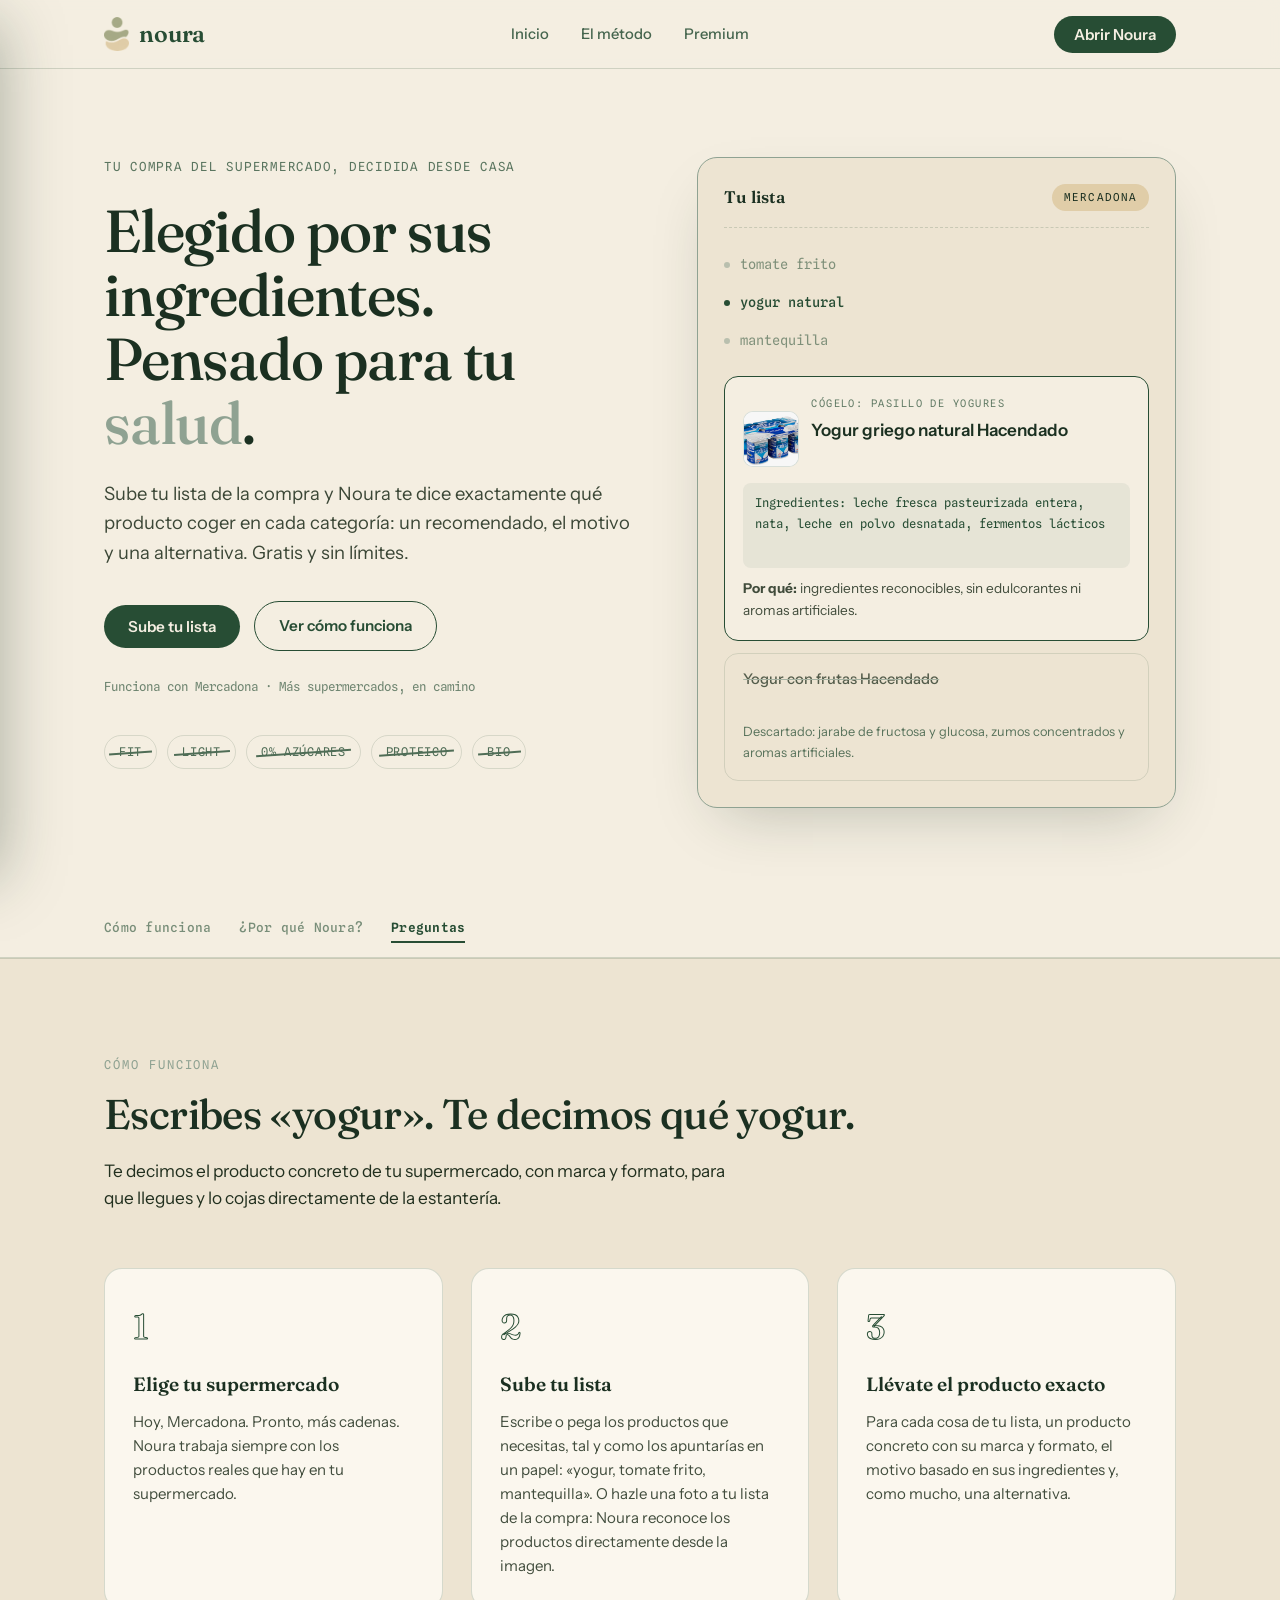
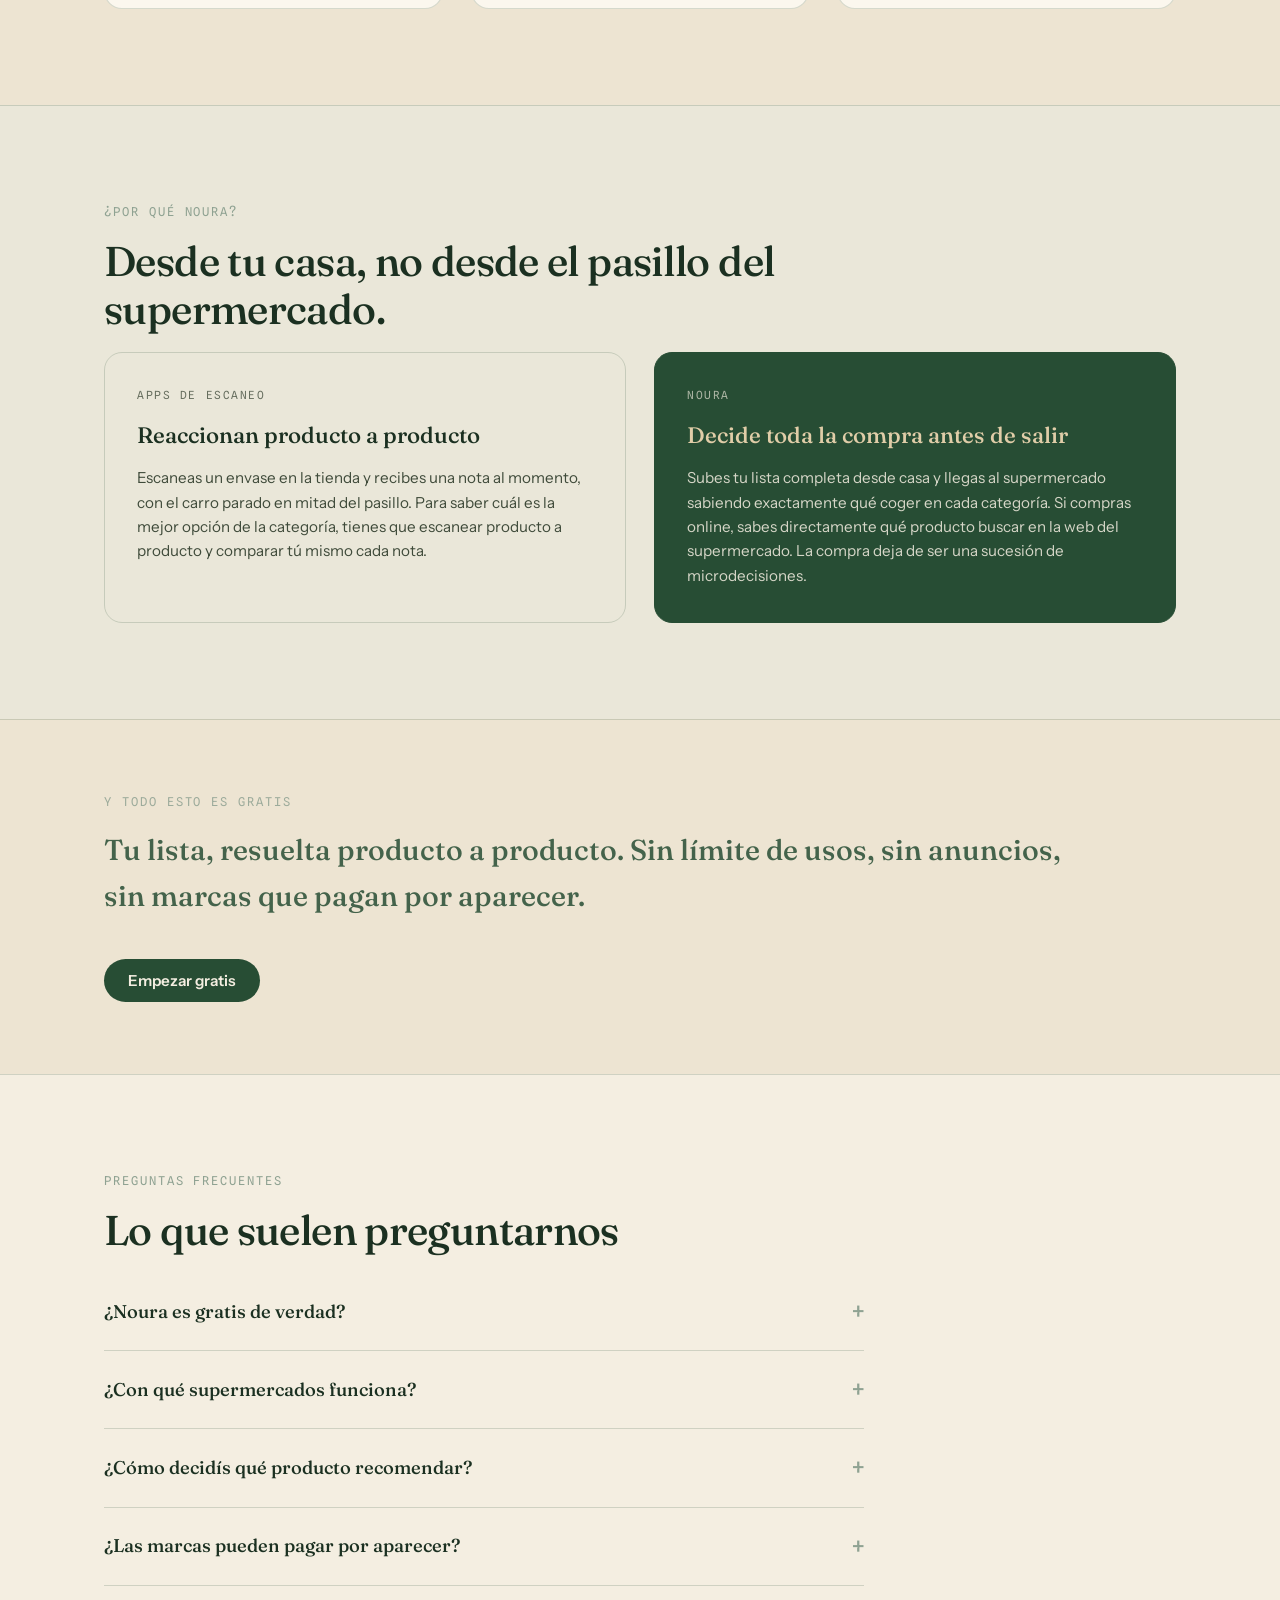
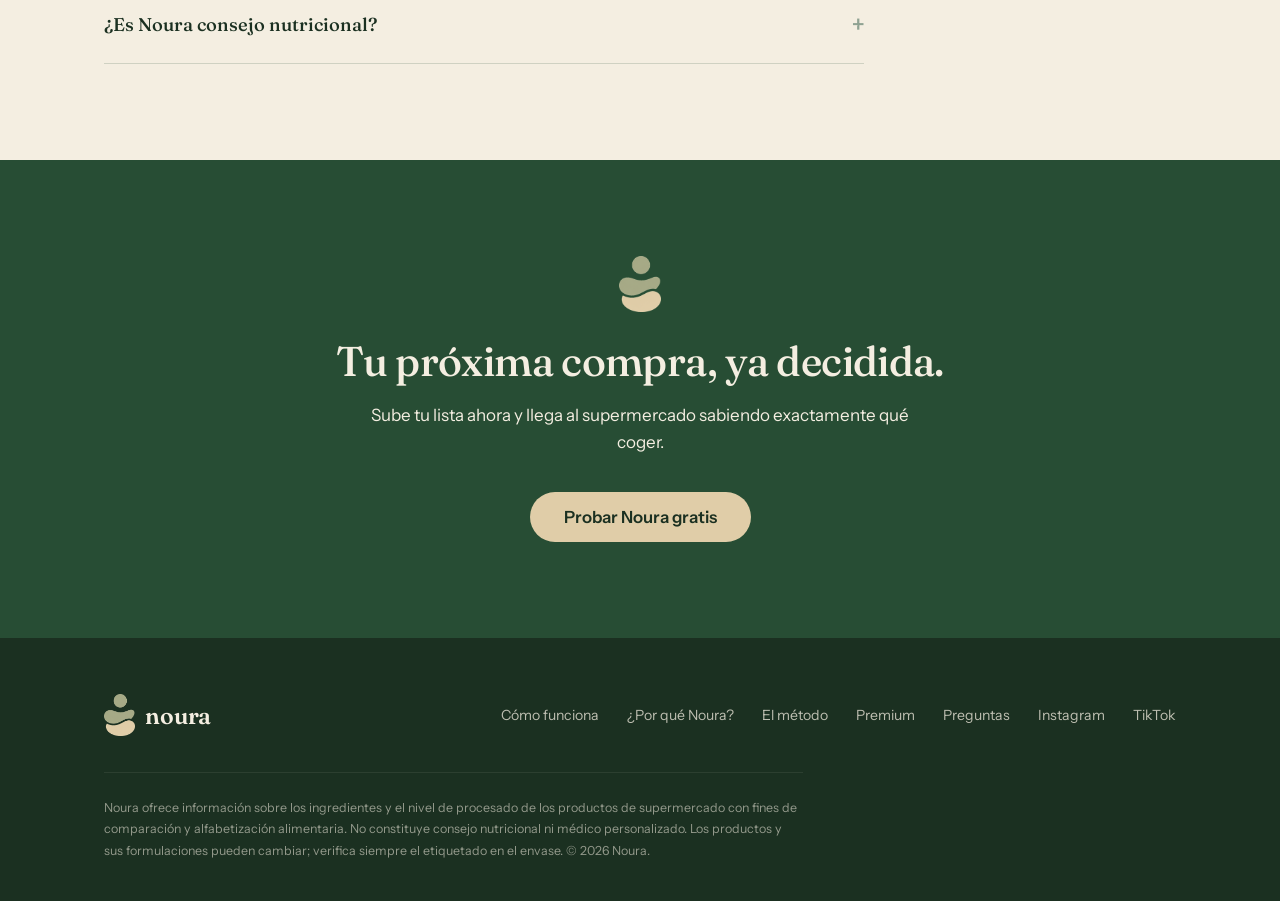
==== index.html @ fb9477b6 "Lock demo card fields to fixed heights and label the demo on mobile Screenshots showed the yogur ing" ====
<!DOCTYPE html>
<html lang="es">
<head>
<meta charset="UTF-8">
<meta name="viewport" content="width=device-width, initial-scale=1.0">
<title>Noura. Elegido por sus ingredientes, pensado para tu salud</title>
<meta name="description" content="Sube tu lista de la compra y Noura te dice exactamente qué producto elegir en cada categoría de tu supermercado: un recomendado, el motivo y una alternativa. Gratis y sin límites.">
<link rel="icon" type="image/png" href="favicon.png">
<link rel="preconnect" href="https://fonts.googleapis.com">
<link rel="preconnect" href="https://fonts.gstatic.com" crossorigin>
<link href="https://fonts.googleapis.com/css2?family=Fraunces:opsz,wght@9..144,400;9..144,500;9..144,600&family=Instrument+Sans:ital,wght@0,400;0,500;0,600;1,400&family=Spline+Sans+Mono:wght@400;500&display=swap" rel="stylesheet">
<link rel="stylesheet" href="styles.css">
</head>
<body>

<header>
  <div class="wrap nav">
    <a class="logo" href="#top"><img src="logo.png" alt="">noura</a>
    <ul class="nav-links">
      <li><a href="#top">Inicio</a></li>
      <li><a href="metodo.html">El método</a></li>
      <li><a href="premium.html">Premium</a></li>
    </ul>
    <div class="nav-actions">
      <button type="button" class="btn btn-primary">Abrir Noura</button>
      <button class="nav-toggle" aria-label="Abrir menú" aria-expanded="false" aria-controls="mobileDrawer">
        <span></span><span></span><span></span>
      </button>
    </div>
  </div>
</header>

<div class="drawer-overlay"></div>
<nav class="drawer" id="mobileDrawer" aria-label="Menú">
  <div class="drawer-head">
    <a class="logo" href="#top"><img src="logo.png" alt="">noura</a>
    <button class="drawer-close" aria-label="Cerrar menú">&times;</button>
  </div>
  <ul class="drawer-links">
    <li><a href="#top">Inicio</a></li>
    <li><a href="metodo.html">El método</a></li>
    <li><a href="premium.html">Premium</a></li>
  </ul>
  <button type="button" class="btn btn-primary">Abrir Noura</button>
</nav>

<main id="top">

<!-- HERO -->
<section class="hero">
  <div class="wrap hero-grid">
    <div>
      <p class="eyebrow">Tu compra del supermercado, decidida desde casa</p>
      <h1>Elegido por sus ingredientes.<br>Pensado para tu <span class="accent">salud</span>.</h1>
      <p class="lead">Sube tu lista de la compra y Noura te dice exactamente qué producto coger en cada categoría: un recomendado, el motivo y una alternativa. Gratis y sin límites.</p>
      <div class="hero-ctas">
        <button type="button" class="btn btn-primary">Sube tu lista</button>
        <a class="btn btn-ghost" href="#como-funciona">Ver cómo funciona</a>
      </div>
      <p class="hero-note">Funciona con Mercadona · Más supermercados, en camino</p>
      <div class="claims" aria-hidden="true">
        <span class="claim">FIT</span>
        <span class="claim">LIGHT</span>
        <span class="claim">0% AZÚCARES</span>
        <span class="claim">PROTEICO</span>
        <span class="claim">BIO</span>
      </div>
    </div>

    <p class="demo-eyebrow">Un ejemplo real, en directo</p>
    <div class="demo" aria-label="Ejemplo de recomendación de Noura">
      <div class="demo-head">
        <span class="t">Tu lista</span>
        <span class="pill">Mercadona</span>
      </div>
      <div class="list-item"><span class="dot"></span>tomate frito</div>
      <div class="list-item active"><span class="dot"></span>yogur natural</div>
      <div class="list-item"><span class="dot"></span>mantequilla</div>

      <div class="reco">
        <div class="reco-top">
          <img class="reco-img" src="yogur-griego.png" alt="Yogur griego natural Hacendado">
          <div class="reco-text">
            <span class="tag">Cógelo: pasillo de yogures</span>
            <p class="name">Yogur griego natural Hacendado</p>
          </div>
        </div>
        <p class="ing">Ingredientes: leche fresca pasteurizada entera, nata, leche en polvo desnatada, fermentos lácticos</p>
        <p class="why"><strong>Por qué:</strong> ingredientes reconocibles, sin edulcorantes ni aromas artificiales.</p>
        <p class="alt" hidden></p>
      </div>

      <div class="rejected">
        <p class="name">Yogur con frutas Hacendado</p>
        <p class="why">Descartado: jarabe de fructosa y glucosa, zumos concentrados y aromas artificiales.</p>
      </div>
    </div>
  </div>
</section>

<div class="home-sections">

<nav class="section-nav" aria-label="Secciones de la página">
  <div class="wrap">
    <a href="#como-funciona">Cómo funciona</a>
    <a href="#diferencia">¿Por qué Noura?</a>
    <a href="#faq">Preguntas</a>
  </div>
</nav>

<!-- CÓMO FUNCIONA -->
<section id="como-funciona">
  <div class="wrap">
    <p class="sec-eyebrow reveal">Cómo funciona</p>
    <h2 class="reveal">Escribes «yogur». Te decimos qué yogur.</h2>
    <p class="sec-lead reveal">Te decimos el producto concreto de tu supermercado, con marca y formato, para que llegues y lo cojas directamente de la estantería.</p>
    <div class="steps">
      <div class="step reveal">
        <span class="num">1</span>
        <h3>Elige tu supermercado</h3>
        <p>Hoy, Mercadona. Pronto, más cadenas. Noura trabaja siempre con los productos reales que hay en tu supermercado.</p>
      </div>
      <div class="step reveal">
        <span class="num">2</span>
        <h3>Sube tu lista</h3>
        <p>Escribe o pega los productos que necesitas, tal y como los apuntarías en un papel: «yogur, tomate frito, mantequilla». O hazle una foto a tu lista de la compra: Noura reconoce los productos directamente desde la imagen.</p>
      </div>
      <div class="step reveal">
        <span class="num">3</span>
        <h3>Llévate el producto exacto</h3>
        <p>Para cada cosa de tu lista, un producto concreto con su marca y formato, el motivo basado en sus ingredientes y, como mucho, una alternativa.</p>
      </div>
    </div>
  </div>
</section>

<!-- LA DIFERENCIA -->
<section id="diferencia">
  <div class="wrap">
    <p class="sec-eyebrow reveal">¿Por qué Noura?</p>
    <h2 class="reveal">Desde tu casa, no desde el pasillo del supermercado.</h2>
    <div class="vs-grid">
      <div class="vs-card them reveal">
        <span class="label">Apps de escaneo</span>
        <h3>Reaccionan producto a producto</h3>
        <p>Escaneas un envase en la tienda y recibes una nota al momento, con el carro parado en mitad del pasillo. Para saber cuál es la mejor opción de la categoría, tienes que escanear producto a producto y comparar tú mismo cada nota.</p>
      </div>
      <div class="vs-card us reveal">
        <span class="label">Noura</span>
        <h3>Decide toda la compra antes de salir</h3>
        <p>Subes tu lista completa desde casa y llegas al supermercado sabiendo exactamente qué coger en cada categoría. Si compras online, sabes directamente qué producto buscar en la web del supermercado. La compra deja de ser una sucesión de microdecisiones.</p>
      </div>
    </div>
  </div>
</section>

<!-- GRATIS -->
<section class="gratis">
  <div class="wrap gratis-inner">
    <div class="reveal">
      <p class="sec-eyebrow">Y todo esto es gratis</p>
      <p class="big">Tu lista, resuelta producto a producto. Sin límite de usos, sin anuncios, sin marcas que pagan por aparecer.</p>
    </div>
    <button type="button" class="btn btn-primary reveal">Empezar gratis</button>
  </div>
</section>

<!-- FAQ -->
<section id="faq">
  <div class="wrap">
    <p class="sec-eyebrow reveal">Preguntas frecuentes</p>
    <h2 class="reveal">Lo que suelen preguntarnos</h2>
    <div class="faq-list reveal">
      <details>
        <summary>¿Noura es gratis de verdad?</summary>
        <p>Sí. La función principal, que es elegir supermercado, subir tu lista y recibir un producto recomendado por cada cosa que necesitas, con su motivo y una alternativa, es gratuita para todo el mundo y sin límite de usos. Las funciones avanzadas, como pedirle a Noura que te genere el menú de la semana con su lista de la compra y su coste estimado, forman parte de una única suscripción mensual.</p>
      </details>
      <details>
        <summary>¿Con qué supermercados funciona?</summary>
        <p>Hoy, con Mercadona. Estamos trabajando para incorporar más cadenas próximamente.</p>
      </details>
      <details>
        <summary>¿Cómo decidís qué producto recomendar?</summary>
        <p>Aplicamos siempre el mismo conjunto de reglas basado en los ingredientes y el nivel de procesado de cada producto. Las promesas del envase, como «fit», «light», «0%» o «bio», no puntúan. Y cuando ningún producto de una categoría cumple los criterios, no recomendamos ninguno y lo decimos.</p>
      </details>
      <details>
        <summary>¿Las marcas pueden pagar por aparecer?</summary>
        <p>No. Ninguna marca puede pagar para aparecer recomendada en Noura. Las recomendaciones salen exclusivamente de los criterios de ingredientes.</p>
      </details>
      <details>
        <summary>¿Es Noura consejo nutricional?</summary>
        <p>No. Noura ofrece información sobre los ingredientes y el procesado de los productos para ayudarte a comparar opciones. No sustituye el consejo de un profesional sanitario o de la nutrición.</p>
      </details>
    </div>
  </div>
</section>

</div>

<!-- CTA FINAL -->
<section class="cta-final">
  <div class="wrap">
    <img class="reveal" src="logo.png" alt="">
    <h2 class="reveal">Tu próxima compra, ya decidida.</h2>
    <p class="reveal">Sube tu lista ahora y llega al supermercado sabiendo exactamente qué coger.</p>
    <button type="button" class="btn reveal">Probar Noura gratis</button>
  </div>
</section>

</main>

<footer>
  <div class="wrap">
    <div class="foot-grid">
      <a class="logo" href="#top"><img src="logo.png" alt="">noura</a>
      <ul class="foot-links">
        <li><a href="#como-funciona">Cómo funciona</a></li>
        <li><a href="#diferencia">¿Por qué Noura?</a></li>
        <li><a href="metodo.html">El método</a></li>
        <li><a href="premium.html">Premium</a></li>
        <li><a href="#faq">Preguntas</a></li>
        <li><a href="https://www.instagram.com/noura.aio/" target="_blank" rel="noopener">Instagram</a></li>
        <li><a href="https://www.tiktok.com/@noura.aio" target="_blank" rel="noopener">TikTok</a></li>
      </ul>
    </div>
    <p class="disclaimer">Noura ofrece información sobre los ingredientes y el nivel de procesado de los productos de supermercado con fines de comparación y alfabetización alimentaria. No constituye consejo nutricional ni médico personalizado. Los productos y sus formulaciones pueden cambiar; verifica siempre el etiquetado en el envase. © 2026 Noura.</p>
  </div>
</footer>

<script src="script.js"></script>
<script>
// Demo: rotate active list item + recommendation
const demoData = [
  {
    item: 'tomate frito',
    img: 'tomate-frito.png',
    tag: 'Cógelo: pasillo de salsas',
    name: 'Tomate frito Hida',
    ing: 'Ingredientes: tomate, aceite de oliva virgen extra, azúcar, sal',
    why: '<strong>Por qué:</strong> tomate real con aceite de oliva virgen extra, sin aceites refinados.',
    rejName: 'Tomate frito Hacendado',
    rejWhy: 'Descartado: lleva aceite de girasol.'
  },
  {
    item: 'yogur natural',
    img: 'yogur-griego.png',
    tag: 'Cógelo: pasillo de yogures',
    name: 'Yogur griego natural Hacendado',
    ing: 'Ingredientes: leche fresca pasteurizada entera, nata, leche en polvo desnatada, fermentos lácticos',
    why: '<strong>Por qué:</strong> ingredientes reconocibles, sin edulcorantes ni aromas artificiales.',
    rejName: 'Yogur con frutas Hacendado',
    rejWhy: 'Descartado: jarabe de fructosa y glucosa, zumos concentrados y aromas artificiales.'
  },
  {
    item: 'mantequilla',
    img: 'mantequilla.png',
    tag: 'Cógelo: pasillo de mantequillas y margarinas',
    name: 'Mantequilla sin sal añadida Hacendado',
    ing: 'Ingredientes: nata pasteurizada (leche), fermentos lácticos (leche). Origen de la leche: España',
    why: '<strong>Por qué:</strong> solo nata y fermentos de leche, sin aceites ni grasas vegetales.',
    rejName: 'Margarina',
    rejWhy: 'Descartado: aceites vegetales y grasas vegetales en vez de nata de leche.'
  }
];
let demoIdx = 1;
const items = document.querySelectorAll('.list-item');
const reco = document.querySelector('.reco');
const rejected = document.querySelector('.rejected');

function renderDemo(i){
  const d = demoData[i];
  items.forEach(el => {
    el.classList.toggle('active', el.textContent.trim() === d.item);
  });
  const altEl = reco.querySelector('.alt');
  reco.querySelector('.reco-img').src = d.img;
  reco.querySelector('.reco-img').alt = d.name;
  reco.querySelector('.tag').textContent = d.tag;
  reco.querySelector('.name').textContent = d.name;
  reco.querySelector('.ing').textContent = d.ing;
  reco.querySelector('.why').innerHTML = d.why;
  if (d.alt) {
    altEl.innerHTML = d.alt;
    altEl.hidden = false;
  } else {
    altEl.innerHTML = '';
    altEl.hidden = true;
  }
  rejected.querySelector('.name').textContent = d.rejName;
  rejected.querySelector('.why').textContent = d.rejWhy;
}

let demoTimer = null;
function startDemoRotation(){
  if (prefersReduced) return;
  clearInterval(demoTimer);
  demoTimer = setInterval(() => {
    demoIdx = (demoIdx + 1) % demoData.length;
    renderDemo(demoIdx);
  }, 5000);
}
startDemoRotation();

// Click a list item to see its recommendation
items.forEach(el => {
  el.style.cursor = 'pointer';
  el.addEventListener('click', () => {
    const idx = demoData.findIndex(d => d.item === el.textContent.trim());
    if (idx >= 0) { demoIdx = idx; renderDemo(idx); startDemoRotation(); }
  });
});
</script>

</body>
</html>
---- styles.css ----
:root{
  --cream:#F4EEE1;
  --cream-deep:#EDE4D2;
  --forest:#274D34;
  --dark:#1B3021;
  --sage:#8FA292;
  --sand:#E0CDA8;
  --ink:#22301F;
  --line:rgba(39,77,52,.18);
  --display:"Fraunces",Georgia,serif;
  --body:"Instrument Sans",system-ui,sans-serif;
  --mono:"Spline Sans Mono",ui-monospace,monospace;
}
*{margin:0;padding:0;box-sizing:border-box}
html{scroll-behavior:smooth}
@media(prefers-reduced-motion:reduce){html{scroll-behavior:auto}}
body{
  font-family:var(--body);
  background:var(--cream);
  color:var(--ink);
  line-height:1.6;
  font-size:17px;
  -webkit-font-smoothing:antialiased;
}
body.drawer-open{overflow:hidden}
a{color:inherit}
a:focus-visible,button:focus-visible{outline:2px solid var(--forest);outline-offset:3px;border-radius:2px}
.wrap{max-width:1120px;margin:0 auto;padding:0 24px}

/* ---------- Nav ---------- */
header{
  position:sticky;top:0;z-index:50;
  background:rgba(244,238,225,.92);
  backdrop-filter:blur(10px);
  border-bottom:1px solid var(--line);
}
.nav{display:flex;align-items:center;justify-content:space-between;height:68px;gap:12px}
.logo{
  display:flex;align-items:center;gap:10px;
  font-family:var(--display);font-weight:600;font-size:1.45rem;
  color:var(--forest);text-decoration:none;letter-spacing:-.01em;
}
.logo img{height:34px;width:auto;display:block}
footer .logo img{height:42px}
.nav-links{display:flex;gap:32px;align-items:center;list-style:none}
.nav-links a{
  text-decoration:none;font-size:.92rem;font-weight:500;
  color:var(--forest);opacity:.85;transition:opacity .2s;
}
.nav-links a:hover{opacity:1}
.btn{
  display:inline-block;text-decoration:none;font-weight:600;font-size:.95rem;
  padding:12px 24px;border-radius:100px;transition:transform .15s,box-shadow .15s;
  border:none;cursor:pointer;font-family:var(--body);
}
.btn-primary{background:var(--forest);color:var(--cream)}
.btn-primary:hover{transform:translateY(-1px);box-shadow:0 6px 20px rgba(27,48,33,.25)}
.btn-ghost{background:transparent;color:var(--forest);border:1.5px solid var(--forest)}
.btn-ghost:hover{background:rgba(39,77,52,.06)}
.nav .btn{padding:9px 20px}
.nav-actions{display:flex;align-items:center;gap:10px}
.nav-toggle{
  display:none;flex-direction:column;justify-content:center;gap:5px;
  width:36px;height:36px;background:none;border:none;cursor:pointer;padding:0;flex:none;
}
.nav-toggle span{display:block;width:22px;height:2px;background:var(--forest);border-radius:2px}
@media(max-width:800px){
  .nav-links{display:none}
  .nav-toggle{display:flex}
}

/* ---------- Mobile drawer ---------- */
.drawer-overlay{
  position:fixed;inset:0;background:rgba(27,48,33,.45);
  opacity:0;pointer-events:none;transition:opacity .25s ease;z-index:90;
}
.drawer-overlay.open{opacity:1;pointer-events:auto}
.drawer{
  position:fixed;top:0;left:0;bottom:0;width:min(78vw,320px);
  background:var(--cream);z-index:95;padding:22px 24px 28px;
  transform:translateX(-100%);transition:transform .3s ease;
  box-shadow:24px 0 60px -24px rgba(27,48,33,.35);
  display:flex;flex-direction:column;overflow-y:auto;
}
.drawer.open{transform:translateX(0)}
.drawer-head{display:flex;justify-content:space-between;align-items:center;margin-bottom:20px}
.drawer-close{
  background:none;border:none;font-size:1.7rem;line-height:1;
  color:var(--forest);cursor:pointer;padding:4px 8px;font-family:var(--body);
}
.drawer-links{display:flex;flex-direction:column;list-style:none}
.drawer-links a{
  text-decoration:none;color:var(--dark);font-weight:500;font-size:1.03rem;
  padding:14px 4px;border-bottom:1px solid var(--line);display:block;
}
.drawer .btn{margin-top:22px;text-align:center}

/* ---------- Hero ---------- */
.hero{padding:88px 0 96px;overflow:hidden}
.hero-grid{display:grid;grid-template-columns:1.05fr .95fr;gap:64px;align-items:start}
.eyebrow{
  font-family:var(--mono);font-size:.78rem;letter-spacing:.14em;
  text-transform:uppercase;color:var(--forest);opacity:.75;margin-bottom:22px;
}
h1{
  font-family:var(--display);font-weight:500;
  font-size:clamp(2.4rem,5vw,3.7rem);
  line-height:1.08;letter-spacing:-.02em;color:var(--dark);
  margin-bottom:24px;
}
h1 .accent{color:var(--sage)}
.hero p.lead{font-size:1.15rem;max-width:32em;color:var(--ink);opacity:.88;margin-bottom:34px}
.hero-ctas{display:flex;gap:14px;flex-wrap:wrap;align-items:center;margin-bottom:26px}
.hero-note{font-family:var(--mono);font-size:.78rem;color:var(--forest);opacity:.65}

/* claims crossed out */
.claims{display:flex;gap:10px;flex-wrap:wrap;margin-top:38px}
.claim{
  font-family:var(--mono);font-size:.75rem;letter-spacing:.06em;
  padding:6px 14px;border:1px solid var(--line);border-radius:100px;
  color:var(--forest);position:relative;opacity:.8;
}
.claim::after{
  content:"";position:absolute;left:8%;top:50%;height:1.5px;width:84%;
  background:var(--forest);transform:rotate(-4deg);
}

/* ---------- Demo card ---------- */
.demo-eyebrow{
  font-family:var(--mono);font-size:.78rem;letter-spacing:.14em;
  text-transform:uppercase;color:var(--sage);margin-bottom:14px;
  display:none;
}
@media(max-width:900px){.demo-eyebrow{display:block}}
.demo{
  background:var(--cream-deep);border:1px solid var(--sage);border-radius:20px;
  box-shadow:0 24px 60px -24px rgba(27,48,33,.28);
  padding:26px;position:relative;
}
.demo-head{
  display:flex;justify-content:space-between;align-items:center;
  padding-bottom:16px;border-bottom:1px dashed var(--line);margin-bottom:18px;
}
.demo-head .t{font-family:var(--display);font-weight:600;font-size:1.05rem;color:var(--dark)}
.demo-head .pill{
  font-family:var(--mono);font-size:.68rem;letter-spacing:.1em;text-transform:uppercase;
  background:var(--sand);color:var(--dark);padding:5px 12px;border-radius:100px;
}
.list-item{
  font-family:var(--mono);font-size:.85rem;color:var(--forest);
  padding:8px 0;display:flex;gap:10px;align-items:center;opacity:.55;
}
.list-item.active{opacity:1;font-weight:500}
.list-item .dot{width:6px;height:6px;border-radius:50%;background:var(--sage);flex:none}
.list-item.active .dot{background:var(--forest)}
.reco{
  margin-top:16px;background:var(--cream);border:1.5px solid var(--forest);
  border-radius:14px;padding:18px 18px 16px;
}
.reco .tag{
  font-family:var(--mono);font-size:.65rem;letter-spacing:.14em;text-transform:uppercase;
  color:var(--forest);opacity:.7;display:block;margin-bottom:6px;
}
.reco-top{display:flex;gap:12px;align-items:center}
.reco-img{
  width:56px;height:56px;border-radius:10px;object-fit:cover;flex:none;
  border:1px solid var(--line);background:#fff;
}
.reco-top .reco-text{flex:1;min-width:0}
.reco .name{
  font-weight:600;color:var(--dark);margin-bottom:8px;
  height:3.4em;overflow:hidden;
}
.reco .ing{
  font-family:var(--mono);font-size:.76rem;line-height:1.7;color:var(--forest);
  background:rgba(143,162,146,.14);border-radius:8px;padding:10px 12px;margin-bottom:10px;
  height:7em;overflow:hidden;
}
.reco .why{font-size:.85rem;color:var(--ink);opacity:.85;height:3.4em;overflow:hidden}
.reco .alt{
  margin-top:10px;padding-top:10px;border-top:1px dashed var(--line);
  font-size:.8rem;color:var(--forest);opacity:.75;
}
.rejected{
  margin-top:12px;border:1px solid var(--line);border-radius:14px;
  padding:14px 18px;opacity:.75;
}
.rejected .name{
  font-weight:500;color:var(--ink);text-decoration:line-through;text-decoration-color:var(--sage);
  margin-bottom:4px;font-size:.92rem;height:3.4em;overflow:hidden;
}
.rejected .why{font-size:.8rem;color:var(--forest);height:3.4em;overflow:hidden;display:block}
@media(max-width:900px){
  .hero{padding:56px 0 72px}
  .hero-grid{grid-template-columns:1fr;gap:48px}
}

/* ---------- Sticky in-page section nav (home) ---------- */
.section-nav{
  position:sticky;top:68px;z-index:40;
  background:rgba(244,238,225,.94);backdrop-filter:blur(8px);
  border-bottom:1px solid var(--line);
}
.section-nav .wrap{
  display:flex;gap:28px;padding:14px 24px;overflow-x:auto;
}
.section-nav a{
  font-family:var(--mono);font-size:.8rem;font-weight:500;letter-spacing:.02em;
  color:var(--forest);opacity:.6;text-decoration:none;white-space:nowrap;
  padding-bottom:3px;border-bottom:2px solid transparent;
  transition:opacity .2s,border-color .2s;
}
.section-nav a:hover{opacity:.85}
.section-nav a.active{opacity:1;border-color:var(--forest);font-weight:600}

/* ---------- Sections ---------- */
section{padding:96px 0}
section[id]{scroll-margin-top:68px}
#como-funciona{background:var(--cream-deep);border-top:1px solid var(--line)}
.sec-eyebrow{
  font-family:var(--mono);font-size:.76rem;letter-spacing:.16em;
  text-transform:uppercase;color:var(--sage);margin-bottom:16px;
}
h2{
  font-family:var(--display);font-weight:500;
  font-size:clamp(1.9rem,3.6vw,2.6rem);line-height:1.15;
  letter-spacing:-.015em;color:var(--dark);margin-bottom:18px;max-width:20em;
}
.sec-lead{font-size:1.08rem;max-width:36em;opacity:.85;margin-bottom:56px}

/* Steps */
.steps{display:grid;grid-template-columns:repeat(3,1fr);gap:28px}
.step{
  background:#FBF7EE;border:1px solid var(--line);border-radius:18px;padding:30px 28px;
}
.step .num{
  font-family:var(--display);font-size:2.2rem;font-weight:500;
  -webkit-text-stroke:1px var(--forest);color:transparent;display:block;margin-bottom:14px;
}
.step h3{font-family:var(--display);font-weight:600;font-size:1.2rem;color:var(--dark);margin-bottom:10px}
.step p{font-size:.94rem;opacity:.85}
@media(max-width:800px){.steps{grid-template-columns:1fr}}

/* Método (dark) */
.metodo{background:var(--dark);color:var(--cream)}
.metodo .sec-eyebrow{color:var(--sand)}
.metodo h2{color:var(--cream)}
.metodo .sec-lead{color:var(--cream);opacity:.75}
.rules{display:grid;grid-template-columns:1fr 1fr;gap:0;border-top:1px solid rgba(244,238,225,.16)}
.rule{
  padding:30px 28px 30px 0;border-bottom:1px solid rgba(244,238,225,.16);
}
.rule:nth-child(odd){padding-right:48px;border-right:1px solid rgba(244,238,225,.16)}
.rule:nth-child(even){padding-left:48px}
.rule h3{
  font-family:var(--display);font-weight:500;font-size:1.25rem;
  color:var(--sand);margin-bottom:10px;
}
.rule p{font-size:.94rem;opacity:.8;line-height:1.65}
@media(max-width:800px){
  .rules{grid-template-columns:1fr}
  .rule:nth-child(odd){border-right:none;padding-right:0}
  .rule:nth-child(even){padding-left:0}
}

/* ¿Por qué Noura? */
#diferencia{background:rgba(143,162,146,.1);border-top:1px solid var(--line)}
.vs-grid{display:grid;grid-template-columns:1fr 1fr;gap:28px;margin-top:8px}
.vs-card{border-radius:18px;padding:34px 32px;border:1px solid var(--line)}
.vs-card.them{background:transparent}
.vs-card.us{background:var(--forest);color:var(--cream);border-color:var(--forest)}
.vs-card .label{
  font-family:var(--mono);font-size:.7rem;letter-spacing:.14em;text-transform:uppercase;
  display:block;margin-bottom:14px;opacity:.65;
}
.vs-card h3{font-family:var(--display);font-weight:500;font-size:1.4rem;margin-bottom:12px}
.vs-card.them h3{color:var(--dark)}
.vs-card.us h3{color:var(--sand)}
.vs-card p{font-size:.95rem;opacity:.85}
@media(max-width:800px){.vs-grid{grid-template-columns:1fr}}

/* Banner gratis */
.gratis{background:var(--cream-deep);border-top:1px solid var(--line);padding:72px 0}
.gratis-inner{
  display:flex;align-items:center;justify-content:space-between;gap:40px;flex-wrap:wrap;
}
.gratis h2{margin-bottom:10px}
.gratis p{opacity:.85;max-width:34em}
.gratis .big{
  font-family:var(--display);font-size:clamp(1.4rem,2.4vw,1.8rem);
  color:var(--forest);font-weight:500;
}

/* Premium */
.premium{background:var(--dark);color:var(--cream)}
.premium .sec-eyebrow{color:var(--sand)}
.premium h2{color:var(--cream)}
.premium .sec-lead{color:var(--cream);opacity:.75;margin-bottom:48px}
.premium-grid{display:grid;grid-template-columns:1fr 1fr;gap:56px;align-items:center}
.premium-copy h3{
  font-family:var(--display);font-weight:500;font-size:1.6rem;
  color:var(--sand);margin-bottom:14px;
}
.premium-copy p{opacity:.82;margin-bottom:18px;font-size:1rem}
.premium-copy .btn{background:var(--sand);color:var(--dark);margin-top:10px}
.premium-more{
  margin-top:34px;padding-top:24px;border-top:1px solid rgba(244,238,225,.16);
  font-size:.88rem;opacity:.65;font-family:var(--mono);letter-spacing:.02em;
}
.premium-features{list-style:none;display:flex;flex-direction:column;gap:16px;margin:22px 0 8px}
.premium-features li{display:flex;gap:12px;align-items:flex-start;font-size:.98rem;opacity:.9}
.premium-features .pf-num{
  font-family:var(--mono);font-size:.72rem;color:var(--sand);
  border:1px solid rgba(244,238,225,.35);border-radius:50%;
  width:24px;height:24px;display:flex;align-items:center;justify-content:center;
  flex:none;margin-top:1px;
}
@media(max-width:520px){
  .premium-copy h3{font-size:1.3rem}
  .premium-copy p,.premium-features li{font-size:.92rem}
}

/* Premium demo: menú -> lista */
.menu-demo{
  background:rgba(244,238,225,.06);border:1px solid rgba(244,238,225,.18);
  border-radius:20px;padding:24px;
}
.menu-demo .md-label{
  font-family:var(--mono);font-size:.66rem;letter-spacing:.14em;text-transform:uppercase;
  color:var(--sand);display:block;margin-bottom:10px;
}
.profile-chips{display:flex;gap:8px;flex-wrap:wrap}
.chip{
  font-family:var(--mono);font-size:.72rem;color:var(--cream);
  border:1px solid rgba(244,238,225,.35);border-radius:100px;
  padding:5px 13px;background:rgba(244,238,225,.06);
}
.menu-box{
  background:rgba(244,238,225,.08);border:1px dashed rgba(244,238,225,.3);
  border-radius:12px;padding:16px 18px;font-family:var(--mono);
  font-size:.8rem;line-height:1.9;color:var(--cream);
}
.menu-box span{opacity:.6}
.md-arrow{
  text-align:center;font-family:var(--mono);color:var(--sand);
  padding:14px 0;font-size:.8rem;letter-spacing:.1em;
}
.deduced{
  background:var(--cream);border-radius:12px;padding:16px 18px;color:var(--ink);
}
.deduced .d-item{
  display:flex;justify-content:space-between;gap:14px;align-items:baseline;
  padding:8px 0;border-bottom:1px dashed var(--line);font-size:.85rem;
}
.deduced .d-item:last-child{border-bottom:none}
.deduced .d-item.total{
  border-top:1.5px solid var(--forest);border-bottom:none;margin-top:4px;padding-top:12px;
}
.deduced .d-item.total b{font-family:var(--display);font-size:.98rem}
.deduced .d-item.total span{font-family:var(--body);font-weight:600;font-size:.95rem;color:var(--dark);opacity:1}
.deduced .d-item b{font-weight:600;color:var(--dark)}
.deduced .d-item span{font-family:var(--mono);font-size:.7rem;color:var(--forest);opacity:.7;white-space:nowrap}
@media(max-width:900px){.premium-grid{grid-template-columns:1fr;gap:40px}}

/* FAQ */
#faq{border-top:1px solid var(--line)}
.faq-list{max-width:760px}
details{border-bottom:1px solid var(--line)}
summary{
  cursor:pointer;list-style:none;padding:22px 0;
  font-family:var(--display);font-weight:500;font-size:1.15rem;color:var(--dark);
  display:flex;justify-content:space-between;align-items:center;gap:20px;
}
summary::-webkit-details-marker{display:none}
summary::after{content:"+";font-family:var(--mono);font-size:1.3rem;color:var(--sage);flex:none;transition:transform .2s}
details[open] summary::after{transform:rotate(45deg)}
details p{padding:0 0 24px;font-size:.96rem;opacity:.85;max-width:40em}

/* CTA final */
.cta-final{background:var(--forest);color:var(--cream);text-align:center}
.cta-final h2{color:var(--cream);margin:0 auto 16px}
.cta-final p{opacity:.8;max-width:32em;margin:0 auto 36px}
.cta-final .btn{background:var(--sand);color:var(--dark);font-size:1.05rem;padding:15px 34px}
.cta-final img{height:56px;margin:0 auto 26px;display:block}

/* Footer */
footer{background:var(--dark);color:var(--cream);padding:56px 0 40px;font-size:.88rem}
.foot-grid{display:flex;justify-content:space-between;gap:40px;flex-wrap:wrap;margin-bottom:36px;align-items:center}
footer .logo{color:var(--cream)}
.foot-links{display:flex;gap:28px;list-style:none;flex-wrap:wrap}
.foot-links a{text-decoration:none;opacity:.75}
.foot-links a:hover{opacity:1}
.disclaimer{
  border-top:1px solid rgba(244,238,225,.14);padding-top:24px;
  font-size:.78rem;opacity:.55;max-width:56em;line-height:1.7;
}

/* Reveal on scroll */
.reveal{opacity:0;transform:translateY(18px);transition:opacity .6s ease,transform .6s ease}
.reveal.in{opacity:1;transform:none}
@media(prefers-reduced-motion:reduce){.reveal{opacity:1;transform:none;transition:none}}

/* Standalone page hero (método / premium) */
.page-hero{padding:64px 0 16px}
.page-hero .sec-eyebrow{margin-bottom:16px}
.page-back{
  font-family:var(--mono);font-size:.8rem;color:var(--forest);opacity:.75;
  text-decoration:none;display:inline-block;margin-bottom:18px;
}
.page-back:hover{opacity:1}
.metodo .page-back,.premium .page-back{color:var(--sand)}
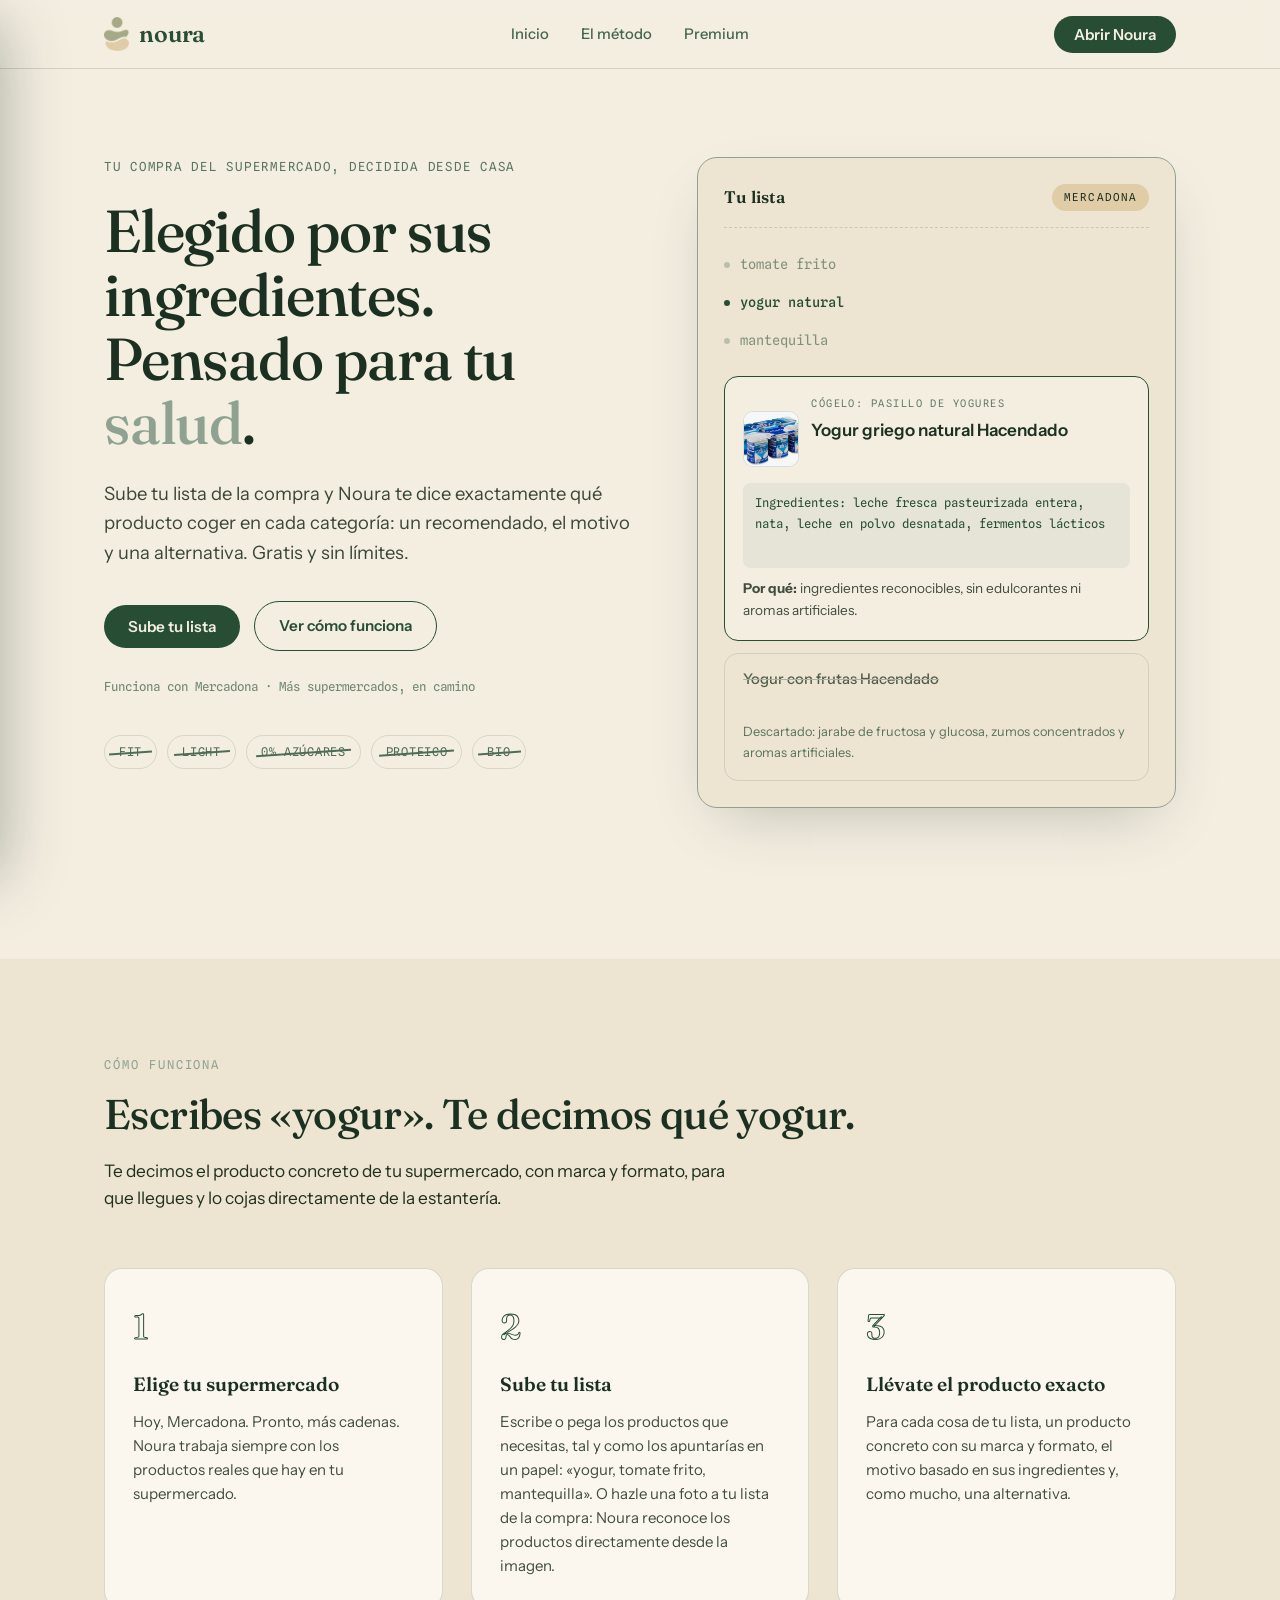
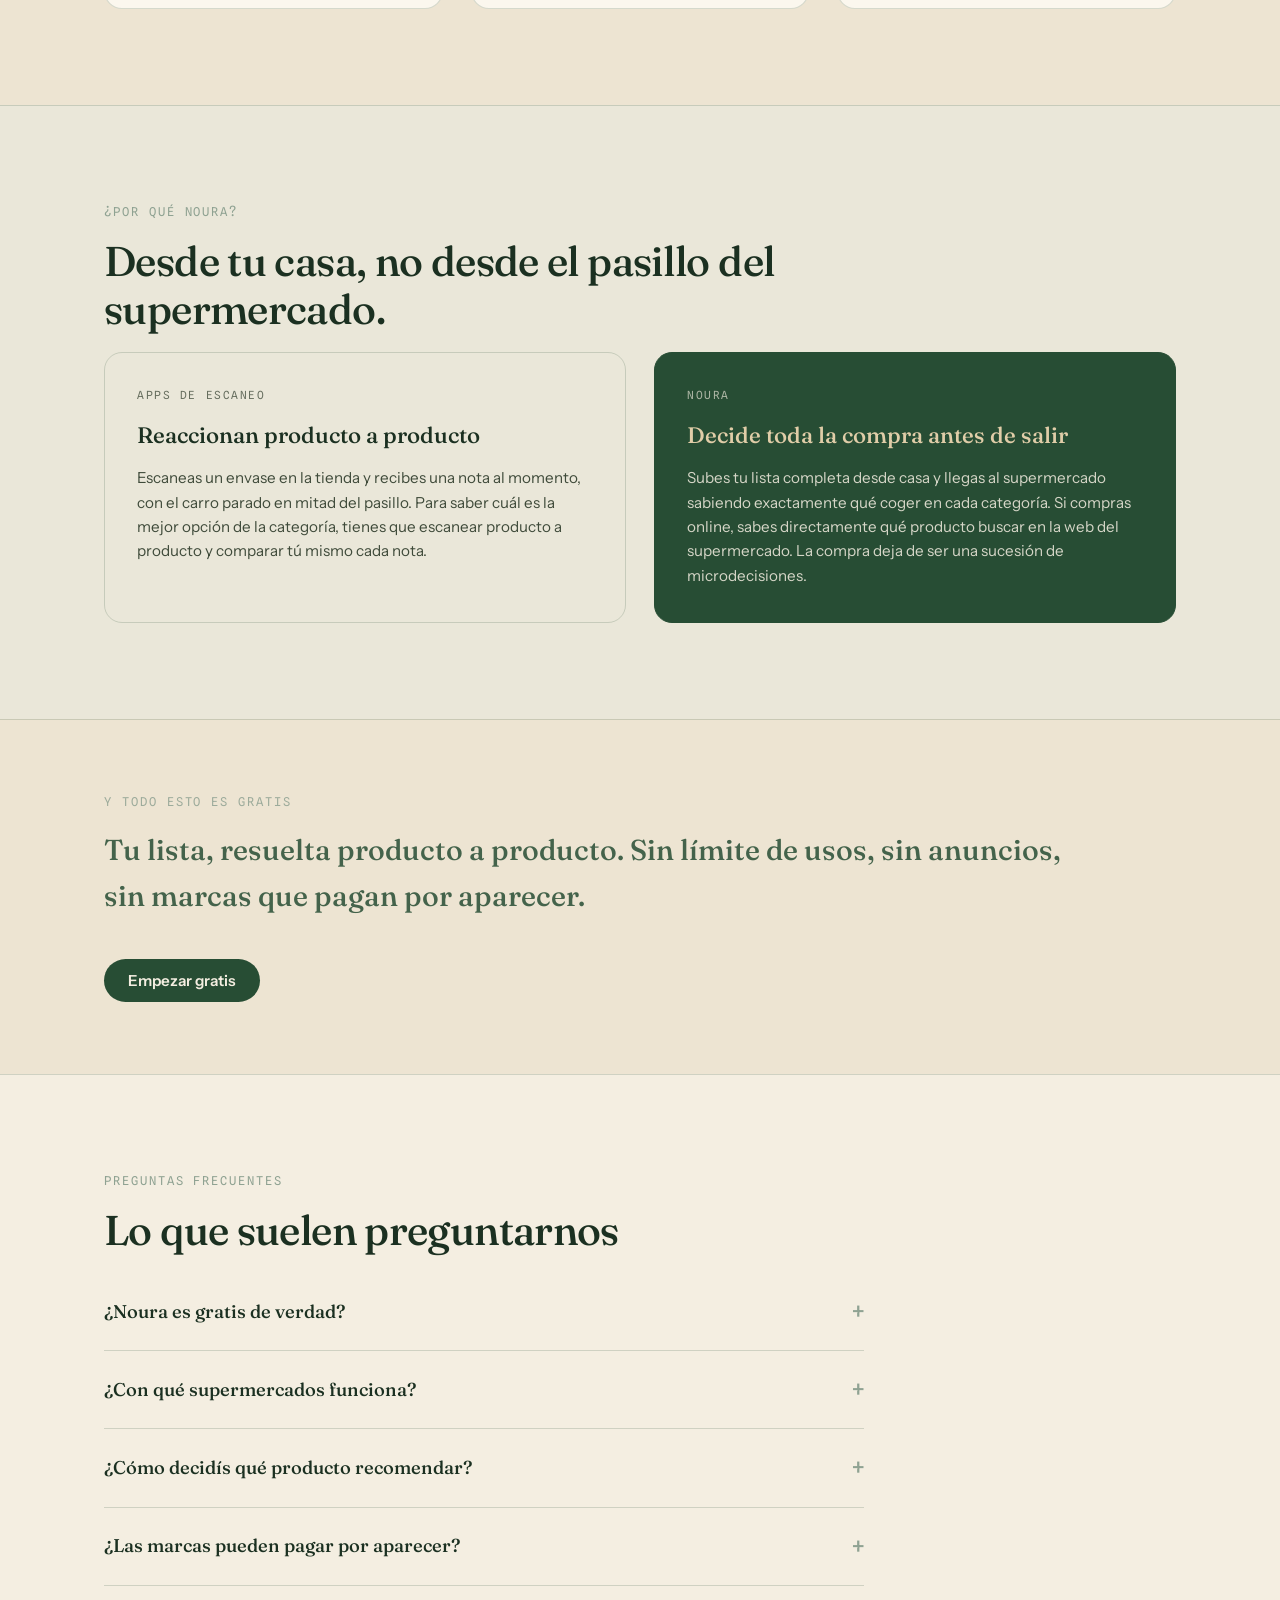
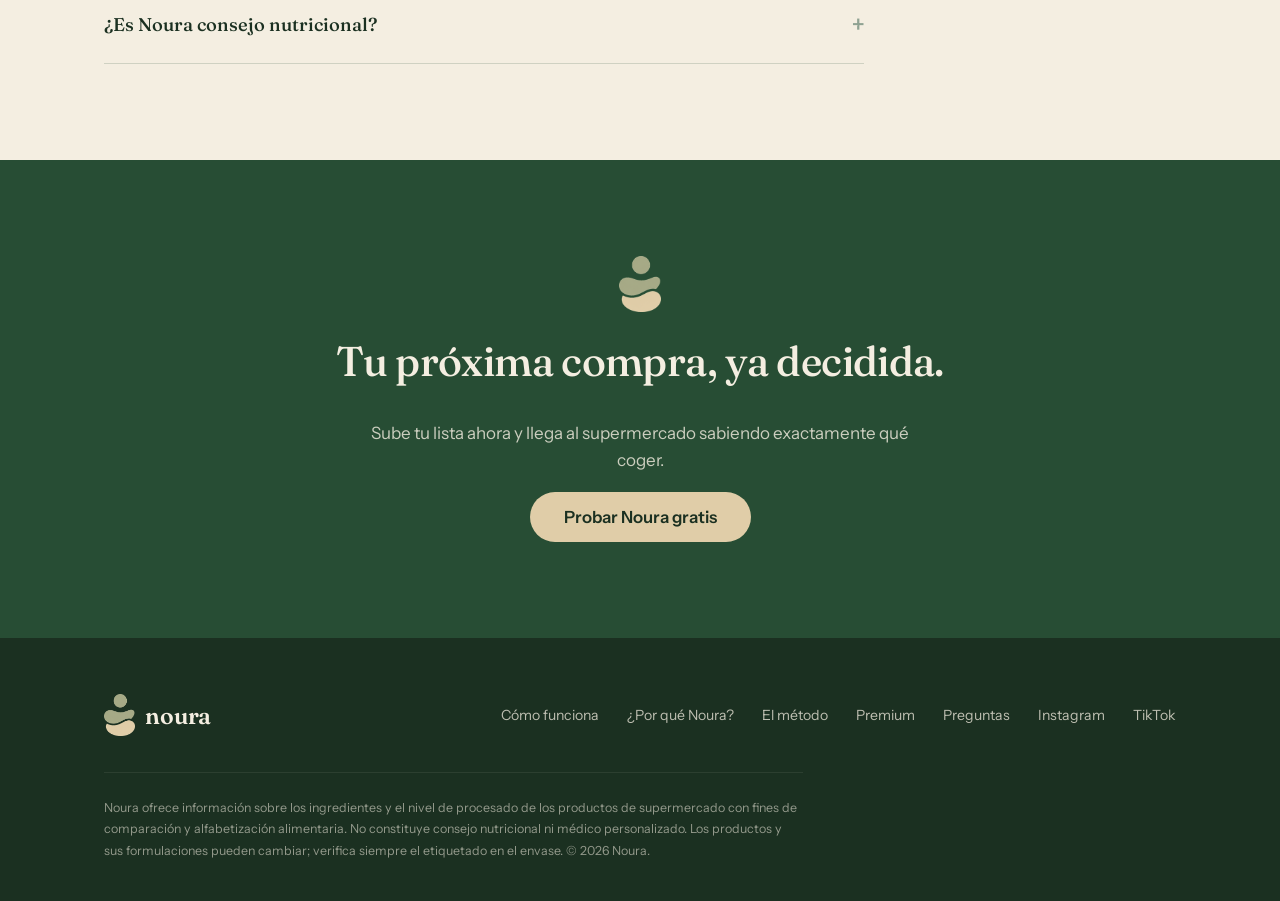
==== commit f00da90b: "Add the three proposed subtle animations - Cross-fade the recommendation/rejected cards when the dem" ====
--- a/index.html
+++ b/index.html
@@ -67,7 +67,7 @@
       </div>
     </div>
 
-    <p class="demo-eyebrow">Un ejemplo real, en directo</p>
+    <p class="demo-eyebrow">Recomendaciones concretas</p>
     <div class="demo" aria-label="Ejemplo de recomendación de Noura">
       <div class="demo-head">
         <span class="t">Tu lista</span>
@@ -105,6 +105,7 @@
     <a href="#como-funciona">Cómo funciona</a>
     <a href="#diferencia">¿Por qué Noura?</a>
     <a href="#faq">Preguntas</a>
+    <span class="nav-indicator" aria-hidden="true"></span>
   </div>
 </nav>
 
@@ -112,7 +113,7 @@
 <section id="como-funciona">
   <div class="wrap">
     <p class="sec-eyebrow reveal">Cómo funciona</p>
-    <h2 class="reveal">Escribes «yogur». Te decimos qué yogur.</h2>
+    <h2 class="reveal slide-left">Escribes «yogur». Te decimos qué yogur.</h2>
     <p class="sec-lead reveal">Te decimos el producto concreto de tu supermercado, con marca y formato, para que llegues y lo cojas directamente de la estantería.</p>
     <div class="steps">
       <div class="step reveal">
@@ -138,14 +139,14 @@
 <section id="diferencia">
   <div class="wrap">
     <p class="sec-eyebrow reveal">¿Por qué Noura?</p>
-    <h2 class="reveal">Desde tu casa, no desde el pasillo del supermercado.</h2>
+    <h2 class="reveal slide-right">Desde tu casa, no desde el pasillo del supermercado.</h2>
     <div class="vs-grid">
-      <div class="vs-card them reveal">
+      <div class="vs-card them reveal slide-left">
         <span class="label">Apps de escaneo</span>
         <h3>Reaccionan producto a producto</h3>
         <p>Escaneas un envase en la tienda y recibes una nota al momento, con el carro parado en mitad del pasillo. Para saber cuál es la mejor opción de la categoría, tienes que escanear producto a producto y comparar tú mismo cada nota.</p>
       </div>
-      <div class="vs-card us reveal">
+      <div class="vs-card us reveal slide-right">
         <span class="label">Noura</span>
         <h3>Decide toda la compra antes de salir</h3>
         <p>Subes tu lista completa desde casa y llegas al supermercado sabiendo exactamente qué coger en cada categoría. Si compras online, sabes directamente qué producto buscar en la web del supermercado. La compra deja de ser una sucesión de microdecisiones.</p>
@@ -169,7 +170,7 @@
 <section id="faq">
   <div class="wrap">
     <p class="sec-eyebrow reveal">Preguntas frecuentes</p>
-    <h2 class="reveal">Lo que suelen preguntarnos</h2>
+    <h2 class="reveal slide-left">Lo que suelen preguntarnos</h2>
     <div class="faq-list reveal">
       <details>
         <summary>¿Noura es gratis de verdad?</summary>
@@ -267,7 +268,7 @@
 const reco = document.querySelector('.reco');
 const rejected = document.querySelector('.rejected');
 
-function renderDemo(i){
+function applyDemo(i){
   const d = demoData[i];
   items.forEach(el => {
     el.classList.toggle('active', el.textContent.trim() === d.item);
@@ -290,6 +291,17 @@
   rejected.querySelector('.why').textContent = d.rejWhy;
 }
 
+function renderDemo(i){
+  if (prefersReduced) { applyDemo(i); return; }
+  reco.classList.add('fading');
+  rejected.classList.add('fading');
+  setTimeout(() => {
+    applyDemo(i);
+    reco.classList.remove('fading');
+    rejected.classList.remove('fading');
+  }, 220);
+}
+
 let demoTimer = null;
 function startDemoRotation(){
   if (prefersReduced) return;
--- a/styles.css
+++ b/styles.css
@@ -127,9 +127,15 @@
 
 /* ---------- Demo card ---------- */
 .demo-eyebrow{
+  position:relative;
   font-family:var(--mono);font-size:.78rem;letter-spacing:.14em;
-  text-transform:uppercase;color:var(--sage);margin-bottom:14px;
+  text-transform:uppercase;color:var(--sage);
+  padding-top:22px;margin-bottom:14px;
   display:none;
+}
+.demo-eyebrow::before{
+  content:"";position:absolute;top:0;left:50%;width:100vw;
+  transform:translateX(-50%);border-top:2px solid var(--sage);
 }
 @media(max-width:900px){.demo-eyebrow{display:block}}
 .demo{
@@ -149,6 +155,7 @@
 .list-item{
   font-family:var(--mono);font-size:.85rem;color:var(--forest);
   padding:8px 0;display:flex;gap:10px;align-items:center;opacity:.55;
+  transition:opacity .2s ease;
 }
 .list-item.active{opacity:1;font-weight:500}
 .list-item .dot{width:6px;height:6px;border-radius:50%;background:var(--sage);flex:none}
@@ -156,7 +163,9 @@
 .reco{
   margin-top:16px;background:var(--cream);border:1.5px solid var(--forest);
   border-radius:14px;padding:18px 18px 16px;
-}
+  transition:opacity .22s ease;
+}
+.reco.fading{opacity:0}
 .reco .tag{
   font-family:var(--mono);font-size:.65rem;letter-spacing:.14em;text-transform:uppercase;
   color:var(--forest);opacity:.7;display:block;margin-bottom:6px;
@@ -183,8 +192,9 @@
 }
 .rejected{
   margin-top:12px;border:1px solid var(--line);border-radius:14px;
-  padding:14px 18px;opacity:.75;
-}
+  padding:14px 18px;opacity:.75;transition:opacity .22s ease;
+}
+.rejected.fading{opacity:0}
 .rejected .name{
   font-weight:500;color:var(--ink);text-decoration:line-through;text-decoration-color:var(--sage);
   margin-bottom:4px;font-size:.92rem;height:3.4em;overflow:hidden;
@@ -202,7 +212,7 @@
   border-bottom:1px solid var(--line);
 }
 .section-nav .wrap{
-  display:flex;gap:28px;padding:14px 24px;overflow-x:auto;
+  display:flex;gap:28px;padding:14px 24px;overflow-x:auto;position:relative;
 }
 .section-nav a{
   font-family:var(--mono);font-size:.8rem;font-weight:500;letter-spacing:.02em;
@@ -211,7 +221,13 @@
   transition:opacity .2s,border-color .2s;
 }
 .section-nav a:hover{opacity:.85}
-.section-nav a.active{opacity:1;border-color:var(--forest);font-weight:600}
+.section-nav a.active{opacity:1;font-weight:600}
+.nav-indicator{
+  position:absolute;bottom:0;left:0;height:2px;background:var(--forest);
+  width:0;transform:translateX(0);transition:transform .3s ease,width .3s ease;
+  pointer-events:none;
+}
+@media(prefers-reduced-motion:reduce){.nav-indicator{transition:none}}
 
 /* ---------- Sections ---------- */
 section{padding:96px 0}
@@ -226,6 +242,8 @@
   font-size:clamp(1.9rem,3.6vw,2.6rem);line-height:1.15;
   letter-spacing:-.015em;color:var(--dark);margin-bottom:18px;max-width:20em;
 }
+.reveal.slide-left{transform:translateX(-32px)}
+.reveal.slide-right{transform:translateX(32px)}
 .sec-lead{font-size:1.08rem;max-width:36em;opacity:.85;margin-bottom:56px}
 
 /* Steps */
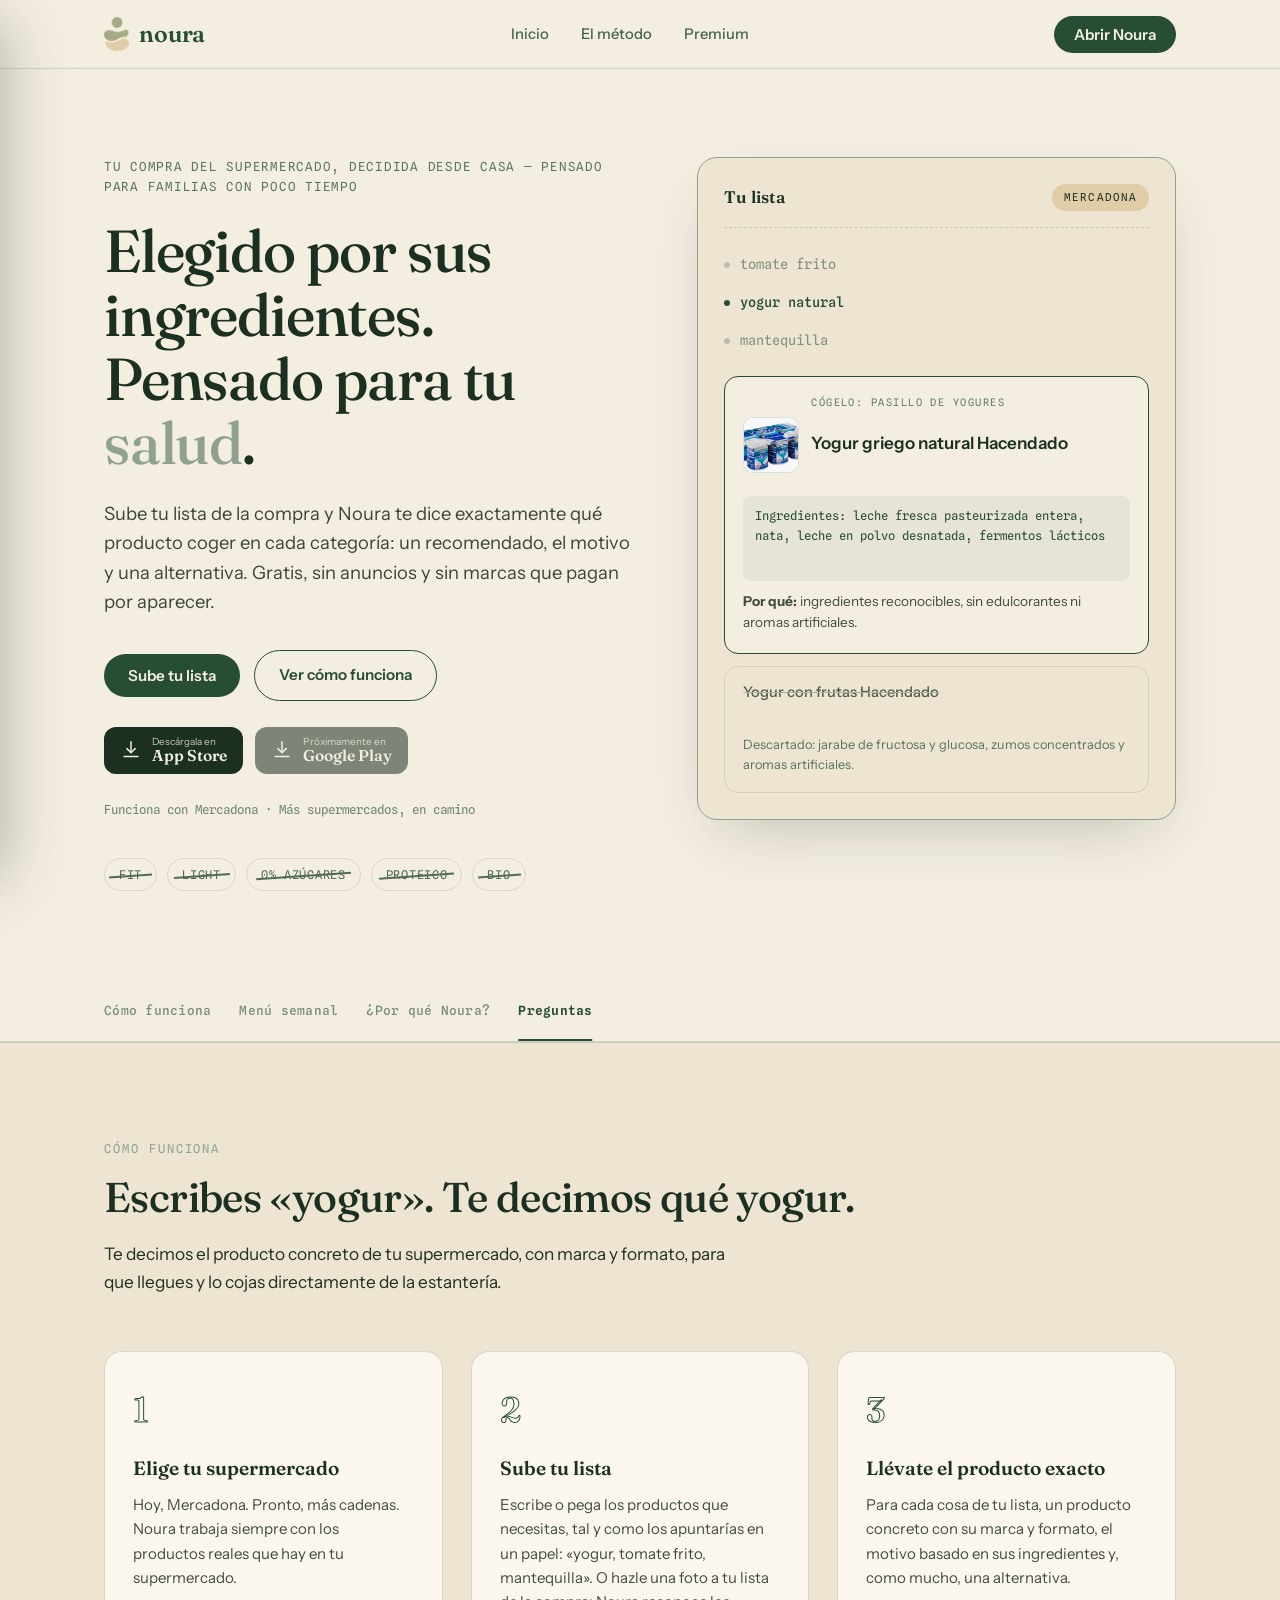
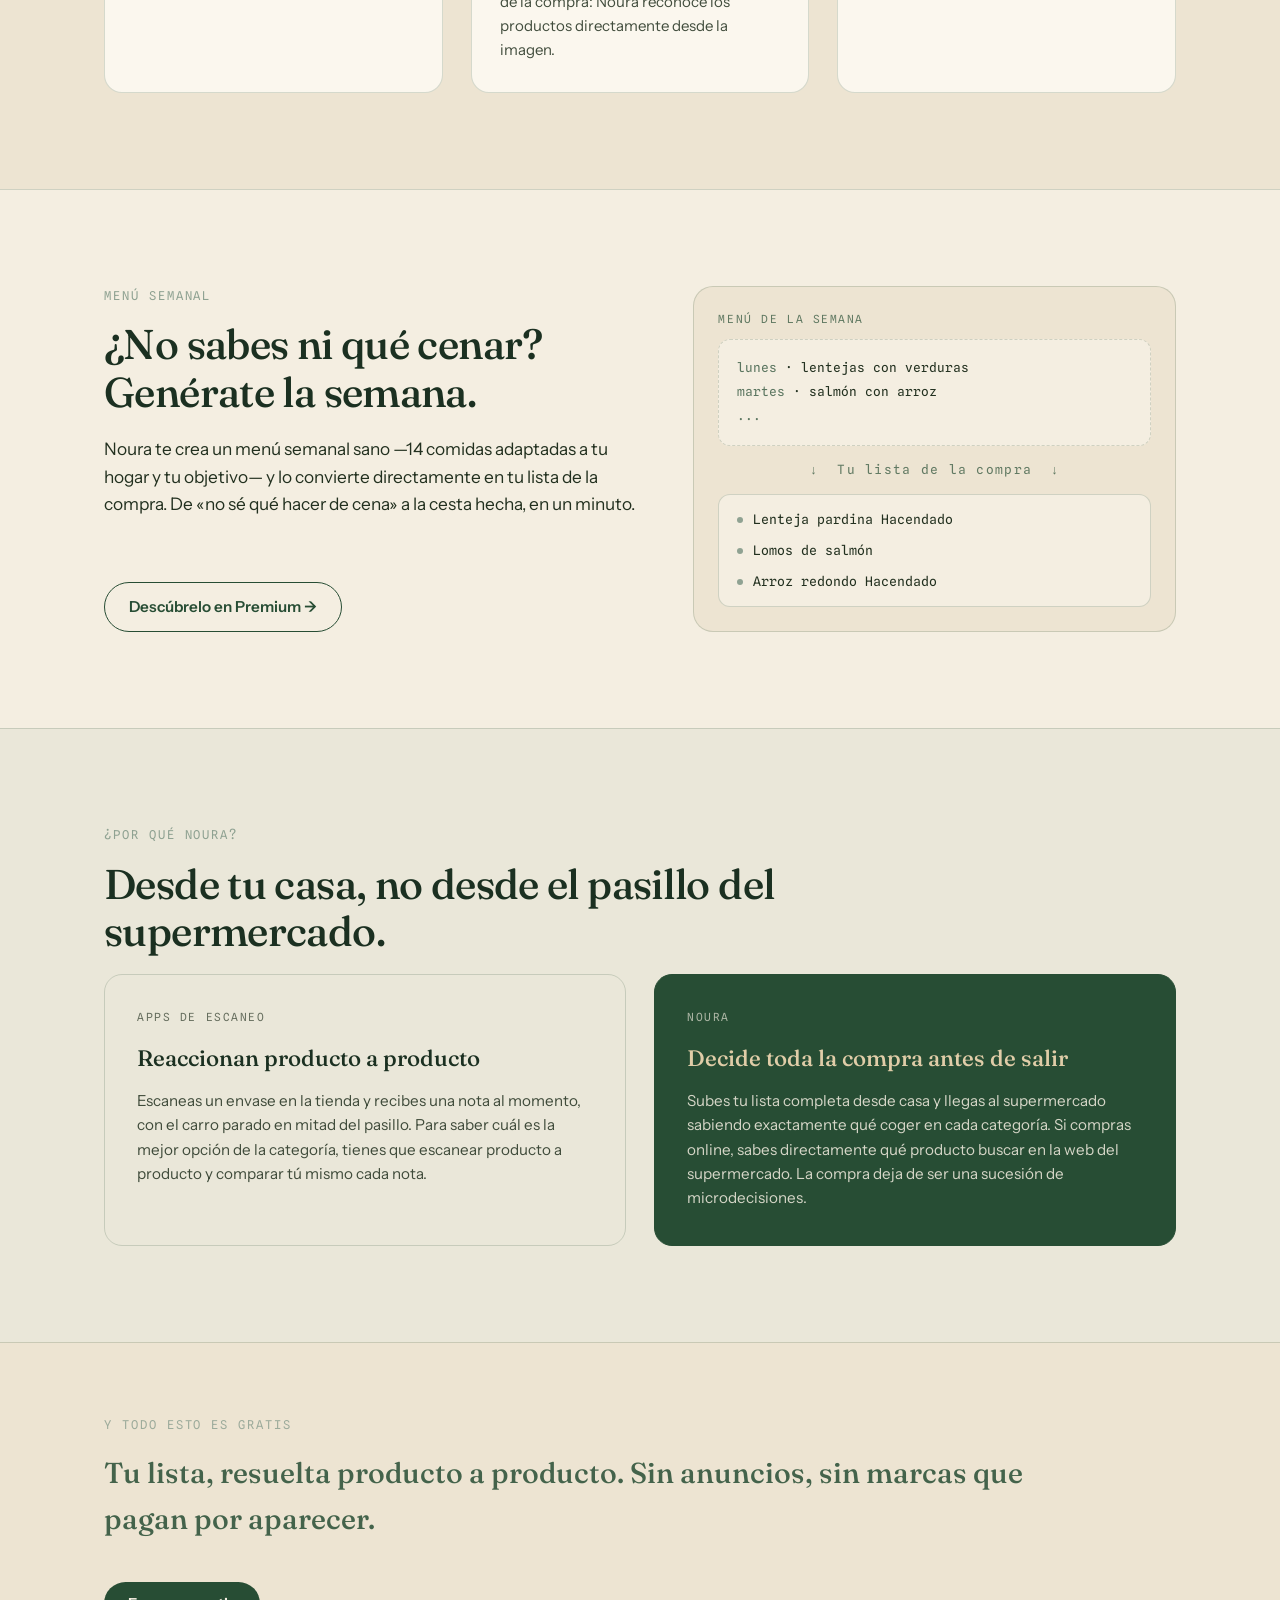
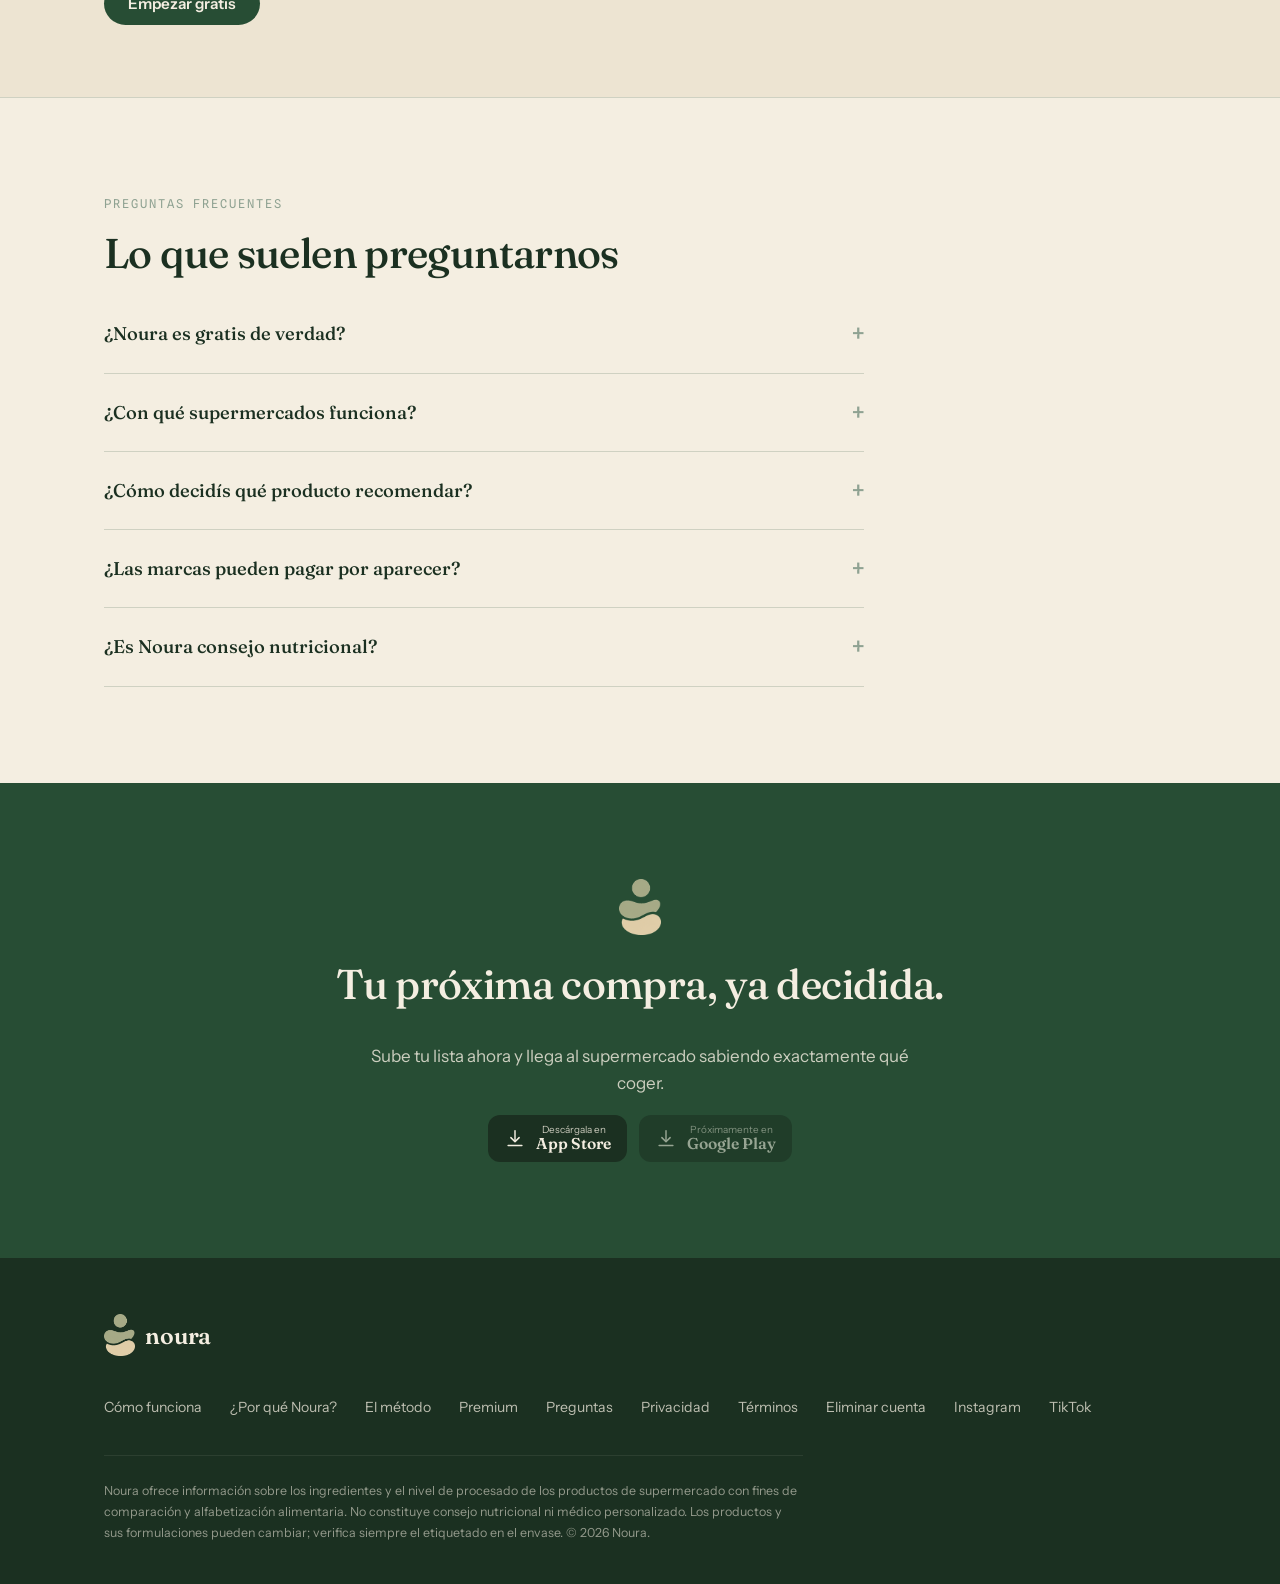
==== commit 571567cc: "Align marketing copy with real app, add store badges and legal pages Remove "gratis y sin límites" c" ====
--- a/index.html
+++ b/index.html
@@ -4,7 +4,7 @@
 <meta charset="UTF-8">
 <meta name="viewport" content="width=device-width, initial-scale=1.0">
 <title>Noura. Elegido por sus ingredientes, pensado para tu salud</title>
-<meta name="description" content="Sube tu lista de la compra y Noura te dice exactamente qué producto elegir en cada categoría de tu supermercado: un recomendado, el motivo y una alternativa. Gratis y sin límites.">
+<meta name="description" content="Sube tu lista de la compra y Noura te dice exactamente qué producto elegir en cada categoría de tu supermercado: un recomendado, el motivo y una alternativa. Gratis, sin anuncios y sin marcas que pagan por aparecer.">
 <link rel="icon" type="image/png" href="favicon.png">
 <link rel="preconnect" href="https://fonts.googleapis.com">
 <link rel="preconnect" href="https://fonts.gstatic.com" crossorigin>
@@ -50,12 +50,23 @@
 <section class="hero">
   <div class="wrap hero-grid">
     <div>
-      <p class="eyebrow">Tu compra del supermercado, decidida desde casa</p>
+      <p class="eyebrow">Tu compra del supermercado, decidida desde casa — pensado para familias con poco tiempo</p>
       <h1>Elegido por sus ingredientes.<br>Pensado para tu <span class="accent">salud</span>.</h1>
-      <p class="lead">Sube tu lista de la compra y Noura te dice exactamente qué producto coger en cada categoría: un recomendado, el motivo y una alternativa. Gratis y sin límites.</p>
+      <p class="lead">Sube tu lista de la compra y Noura te dice exactamente qué producto coger en cada categoría: un recomendado, el motivo y una alternativa. Gratis, sin anuncios y sin marcas que pagan por aparecer.</p>
       <div class="hero-ctas">
         <button type="button" class="btn btn-primary">Sube tu lista</button>
         <a class="btn btn-ghost" href="#como-funciona">Ver cómo funciona</a>
+      </div>
+      <!-- Nota: sustituir el href="#" por la ficha real de App Store en cuanto Apple apruebe la app -->
+      <div class="store-badges">
+        <a class="store-badge" href="#" aria-label="Descárgala en el App Store">
+          <svg class="store-badge-icon" viewBox="0 0 24 24" fill="none" stroke="currentColor" stroke-width="1.6" stroke-linecap="round" stroke-linejoin="round" aria-hidden="true"><path d="M12 3v11"/><path d="M7.5 10.5 12 15l4.5-4.5"/><path d="M4.5 19h15"/></svg>
+          <span><small>Descárgala en</small><strong>App Store</strong></span>
+        </a>
+        <span class="store-badge store-badge-soon" aria-disabled="true">
+          <svg class="store-badge-icon" viewBox="0 0 24 24" fill="none" stroke="currentColor" stroke-width="1.6" stroke-linecap="round" stroke-linejoin="round" aria-hidden="true"><path d="M12 3v11"/><path d="M7.5 10.5 12 15l4.5-4.5"/><path d="M4.5 19h15"/></svg>
+          <span><small>Próximamente en</small><strong>Google Play</strong></span>
+        </span>
       </div>
       <p class="hero-note">Funciona con Mercadona · Más supermercados, en camino</p>
       <div class="claims" aria-hidden="true">
@@ -103,6 +114,7 @@
 <nav class="section-nav" aria-label="Secciones de la página">
   <div class="wrap">
     <a href="#como-funciona">Cómo funciona</a>
+    <a href="#menu-semanal">Menú semanal</a>
     <a href="#diferencia">¿Por qué Noura?</a>
     <a href="#faq">Preguntas</a>
     <span class="nav-indicator" aria-hidden="true"></span>
@@ -135,6 +147,32 @@
   </div>
 </section>
 
+<!-- MENÚ SEMANAL -->
+<section id="menu-semanal">
+  <div class="wrap menu-teaser">
+    <div class="menu-teaser-copy">
+      <p class="sec-eyebrow reveal">Menú semanal</p>
+      <h2 class="reveal slide-left">¿No sabes ni qué cenar? Genérate la semana.</h2>
+      <p class="sec-lead reveal">Noura te crea un menú semanal sano —14 comidas adaptadas a tu hogar y tu objetivo— y lo convierte directamente en tu lista de la compra. De «no sé qué hacer de cena» a la cesta hecha, en un minuto.</p>
+      <a class="btn btn-ghost reveal" href="premium.html">Descúbrelo en Premium →</a>
+    </div>
+    <div class="menu-teaser-demo reveal slide-right" aria-label="Ejemplo de menú semanal convertido en lista de la compra">
+      <span class="mt-label">Menú de la semana</span>
+      <div class="mt-box">
+        <span>lunes</span> · lentejas con verduras<br>
+        <span>martes</span> · salmón con arroz<br>
+        <span>...</span>
+      </div>
+      <div class="mt-arrow">↓ &nbsp;Tu lista de la compra&nbsp; ↓</div>
+      <div class="mt-list">
+        <span><span class="mt-dot"></span>Lenteja pardina Hacendado</span>
+        <span><span class="mt-dot"></span>Lomos de salmón</span>
+        <span><span class="mt-dot"></span>Arroz redondo Hacendado</span>
+      </div>
+    </div>
+  </div>
+</section>
+
 <!-- LA DIFERENCIA -->
 <section id="diferencia">
   <div class="wrap">
@@ -160,7 +198,7 @@
   <div class="wrap gratis-inner">
     <div class="reveal">
       <p class="sec-eyebrow">Y todo esto es gratis</p>
-      <p class="big">Tu lista, resuelta producto a producto. Sin límite de usos, sin anuncios, sin marcas que pagan por aparecer.</p>
+      <p class="big">Tu lista, resuelta producto a producto. Sin anuncios, sin marcas que pagan por aparecer.</p>
     </div>
     <button type="button" class="btn btn-primary reveal">Empezar gratis</button>
   </div>
@@ -174,7 +212,7 @@
     <div class="faq-list reveal">
       <details>
         <summary>¿Noura es gratis de verdad?</summary>
-        <p>Sí. La función principal, que es elegir supermercado, subir tu lista y recibir un producto recomendado por cada cosa que necesitas, con su motivo y una alternativa, es gratuita para todo el mundo y sin límite de usos. Las funciones avanzadas, como pedirle a Noura que te genere el menú de la semana con su lista de la compra y su coste estimado, forman parte de una única suscripción mensual.</p>
+        <p>Sí. La función principal, que es elegir supermercado, subir tu lista y recibir un producto recomendado por cada cosa que necesitas, con su motivo y una alternativa, es gratuita para todo el mundo. Las funciones avanzadas, como pedirle a Noura que te genere el menú de la semana con su lista de la compra y su coste estimado, forman parte de una única suscripción mensual.</p>
       </details>
       <details>
         <summary>¿Con qué supermercados funciona?</summary>
@@ -204,7 +242,17 @@
     <img class="reveal" src="logo.png" alt="">
     <h2 class="reveal">Tu próxima compra, ya decidida.</h2>
     <p class="reveal">Sube tu lista ahora y llega al supermercado sabiendo exactamente qué coger.</p>
-    <button type="button" class="btn reveal">Probar Noura gratis</button>
+    <!-- Nota: sustituir el href="#" por la ficha real de App Store en cuanto Apple apruebe la app -->
+    <div class="store-badges reveal">
+      <a class="store-badge" href="#" aria-label="Descárgala en el App Store">
+        <svg class="store-badge-icon" viewBox="0 0 24 24" fill="none" stroke="currentColor" stroke-width="1.6" stroke-linecap="round" stroke-linejoin="round" aria-hidden="true"><path d="M12 3v11"/><path d="M7.5 10.5 12 15l4.5-4.5"/><path d="M4.5 19h15"/></svg>
+        <span><small>Descárgala en</small><strong>App Store</strong></span>
+      </a>
+      <span class="store-badge store-badge-soon" aria-disabled="true">
+        <svg class="store-badge-icon" viewBox="0 0 24 24" fill="none" stroke="currentColor" stroke-width="1.6" stroke-linecap="round" stroke-linejoin="round" aria-hidden="true"><path d="M12 3v11"/><path d="M7.5 10.5 12 15l4.5-4.5"/><path d="M4.5 19h15"/></svg>
+        <span><small>Próximamente en</small><strong>Google Play</strong></span>
+      </span>
+    </div>
   </div>
 </section>
 
@@ -220,6 +268,9 @@
         <li><a href="metodo.html">El método</a></li>
         <li><a href="premium.html">Premium</a></li>
         <li><a href="#faq">Preguntas</a></li>
+        <li><a href="privacidad.html">Privacidad</a></li>
+        <li><a href="terminos.html">Términos</a></li>
+        <li><a href="eliminar-cuenta.html">Eliminar cuenta</a></li>
         <li><a href="https://www.instagram.com/noura.aio/" target="_blank" rel="noopener">Instagram</a></li>
         <li><a href="https://www.tiktok.com/@noura.aio" target="_blank" rel="noopener">TikTok</a></li>
       </ul>
--- a/styles.css
+++ b/styles.css
@@ -169,6 +169,7 @@
 .reco .tag{
   font-family:var(--mono);font-size:.65rem;letter-spacing:.14em;text-transform:uppercase;
   color:var(--forest);opacity:.7;display:block;margin-bottom:6px;
+  line-height:1.4;height:2.8em;overflow:hidden;
 }
 .reco-top{display:flex;gap:12px;align-items:center}
 .reco-img{
@@ -418,6 +419,63 @@
 .reveal.in{opacity:1;transform:none}
 @media(prefers-reduced-motion:reduce){.reveal{opacity:1;transform:none;transition:none}}
 
+/* Menú semanal teaser */
+#menu-semanal{border-top:1px solid var(--line)}
+.menu-teaser{display:grid;grid-template-columns:1.05fr .95fr;gap:56px;align-items:center}
+.menu-teaser-copy .btn{margin-top:8px}
+.menu-teaser-demo{
+  background:var(--cream-deep);border:1px solid var(--line);border-radius:20px;padding:24px;
+}
+.mt-label{
+  font-family:var(--mono);font-size:.7rem;letter-spacing:.14em;text-transform:uppercase;
+  color:var(--forest);opacity:.7;display:block;margin-bottom:10px;
+}
+.mt-box{
+  background:var(--cream);border:1px dashed var(--line);border-radius:12px;padding:16px 18px;
+  font-family:var(--mono);font-size:.8rem;line-height:1.9;color:var(--ink);
+}
+.mt-box span{opacity:.75;color:var(--forest)}
+.mt-arrow{
+  text-align:center;font-family:var(--mono);color:var(--forest);opacity:.7;
+  padding:14px 0;font-size:.8rem;letter-spacing:.1em;
+}
+.mt-list{
+  background:var(--cream);border:1px solid var(--line);border-radius:12px;padding:14px 18px;
+  font-family:var(--mono);font-size:.82rem;color:var(--ink);display:flex;flex-direction:column;gap:10px;
+}
+.mt-list span{display:flex;align-items:center}
+.mt-dot{width:6px;height:6px;border-radius:50%;background:var(--sage);display:inline-block;margin-right:10px;flex:none}
+@media(max-width:900px){.menu-teaser{grid-template-columns:1fr;gap:36px}}
+
+/* App store badges */
+.store-badges{display:flex;gap:12px;flex-wrap:wrap;margin-bottom:26px}
+.store-badge{
+  display:inline-flex;align-items:center;gap:10px;
+  background:var(--dark);color:var(--cream);border-radius:12px;
+  padding:9px 16px;text-decoration:none;transition:transform .15s,box-shadow .15s;
+}
+a.store-badge:hover{transform:translateY(-1px);box-shadow:0 6px 20px rgba(27,48,33,.25)}
+.store-badge-icon{width:22px;height:22px;flex:none}
+.store-badge span{display:flex;flex-direction:column;line-height:1.15}
+.store-badge small{font-size:.62rem;opacity:.8;font-family:var(--body)}
+.store-badge strong{font-family:var(--display);font-size:.98rem;font-weight:600}
+.store-badge-soon{opacity:.55;cursor:default}
+.cta-final .store-badges{justify-content:center;margin-bottom:0}
+
+/* Legal pages (privacidad / términos / eliminar cuenta) */
+.legal-content{max-width:64em}
+.legal-content h3{
+  font-family:var(--display);font-weight:600;font-size:1.15rem;
+  color:var(--dark);margin:34px 0 10px;
+}
+.legal-content h3:first-child{margin-top:0}
+.legal-content p{font-size:.96rem;opacity:.88;margin-bottom:14px}
+.legal-content ul{margin:0 0 14px 20px}
+.legal-content li{font-size:.96rem;opacity:.88;margin-bottom:6px}
+.legal-updated{
+  font-family:var(--mono);font-size:.78rem;color:var(--forest);opacity:.65;margin-bottom:34px;
+}
+
 /* Standalone page hero (método / premium) */
 .page-hero{padding:64px 0 16px}
 .page-hero .sec-eyebrow{margin-bottom:16px}
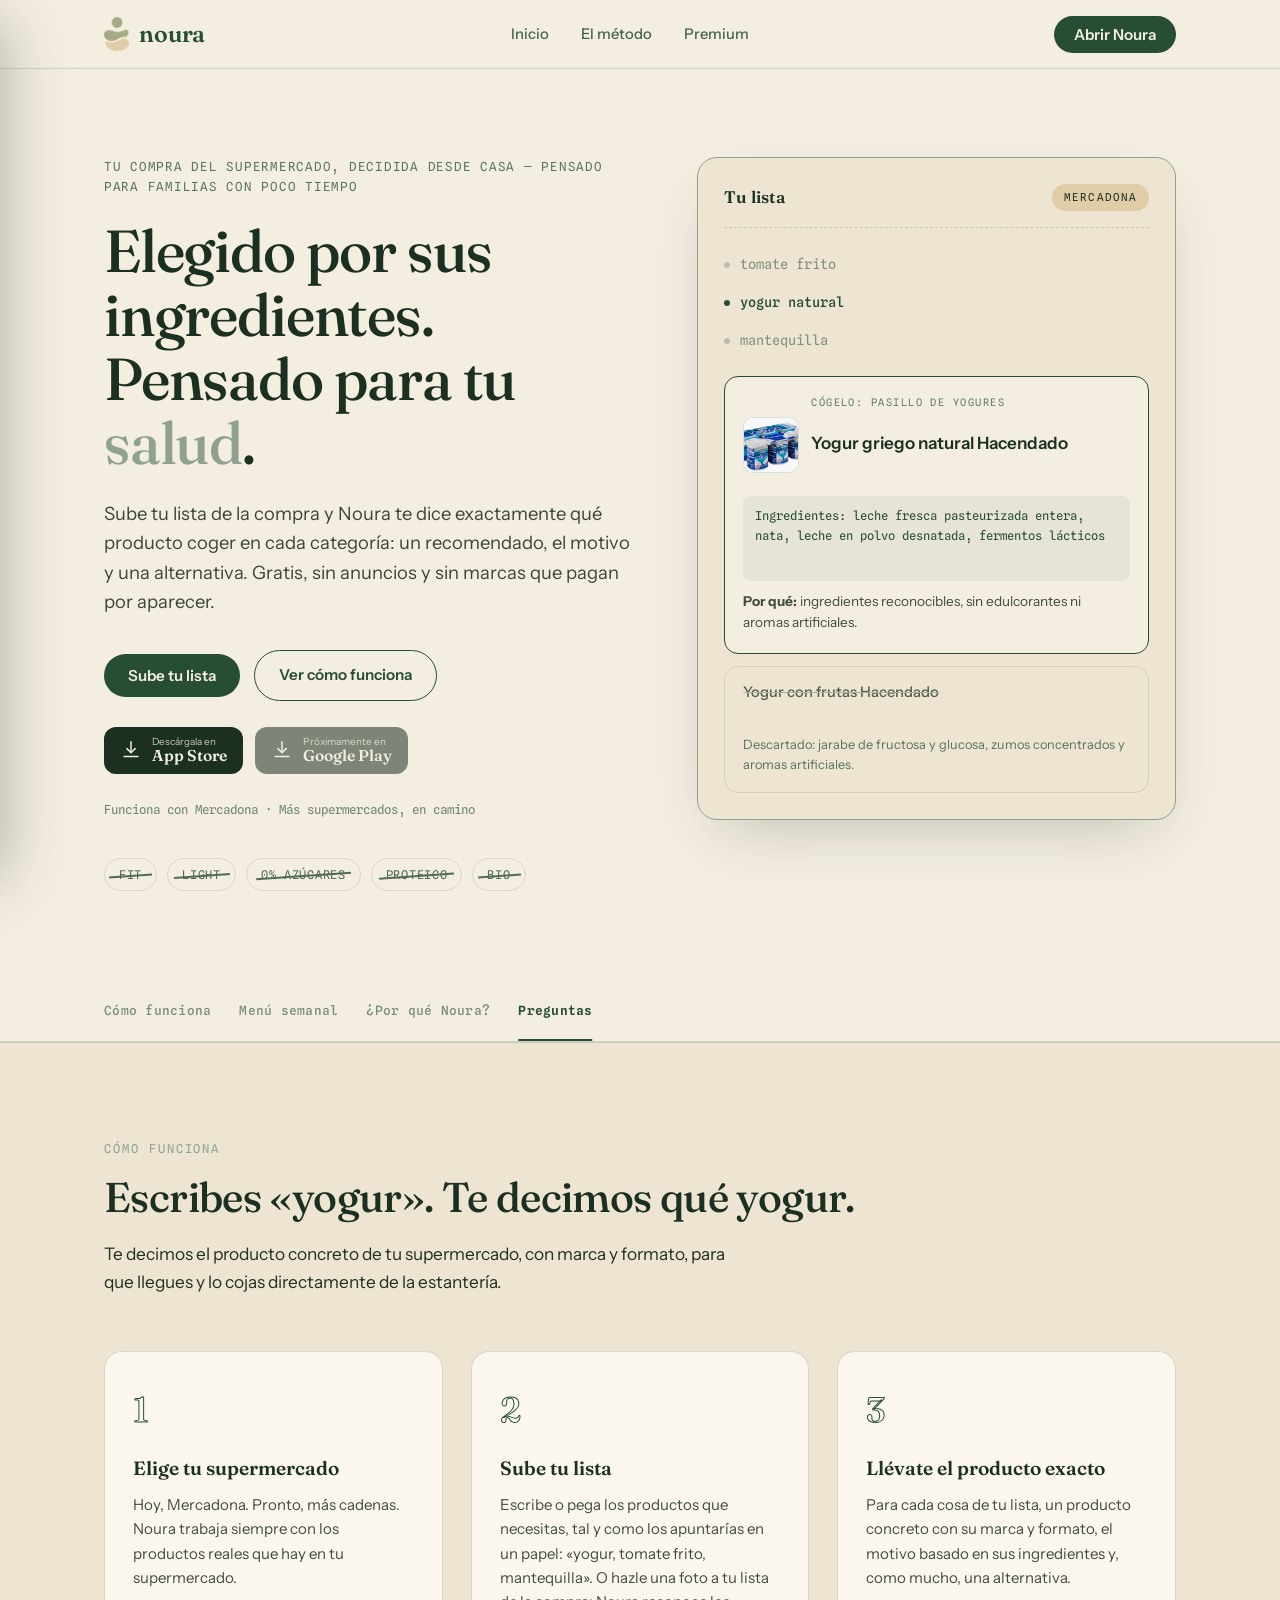
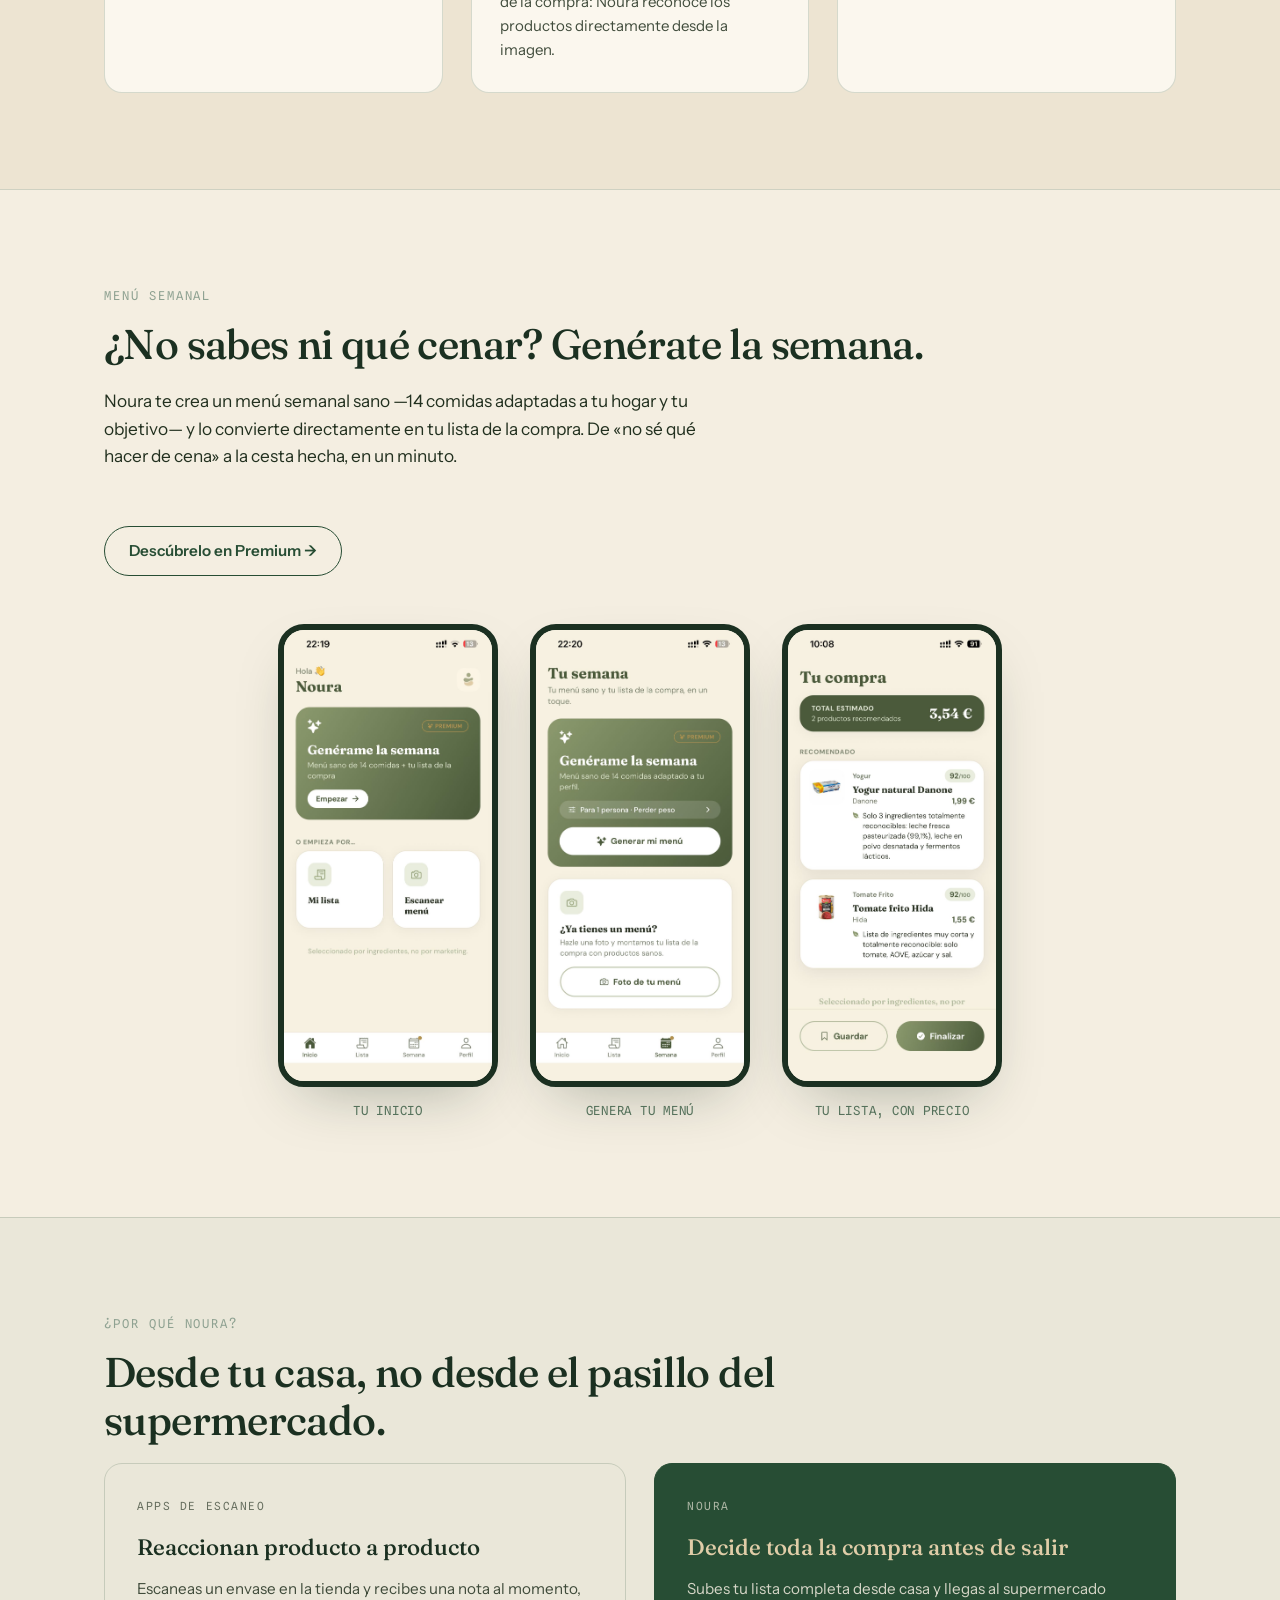
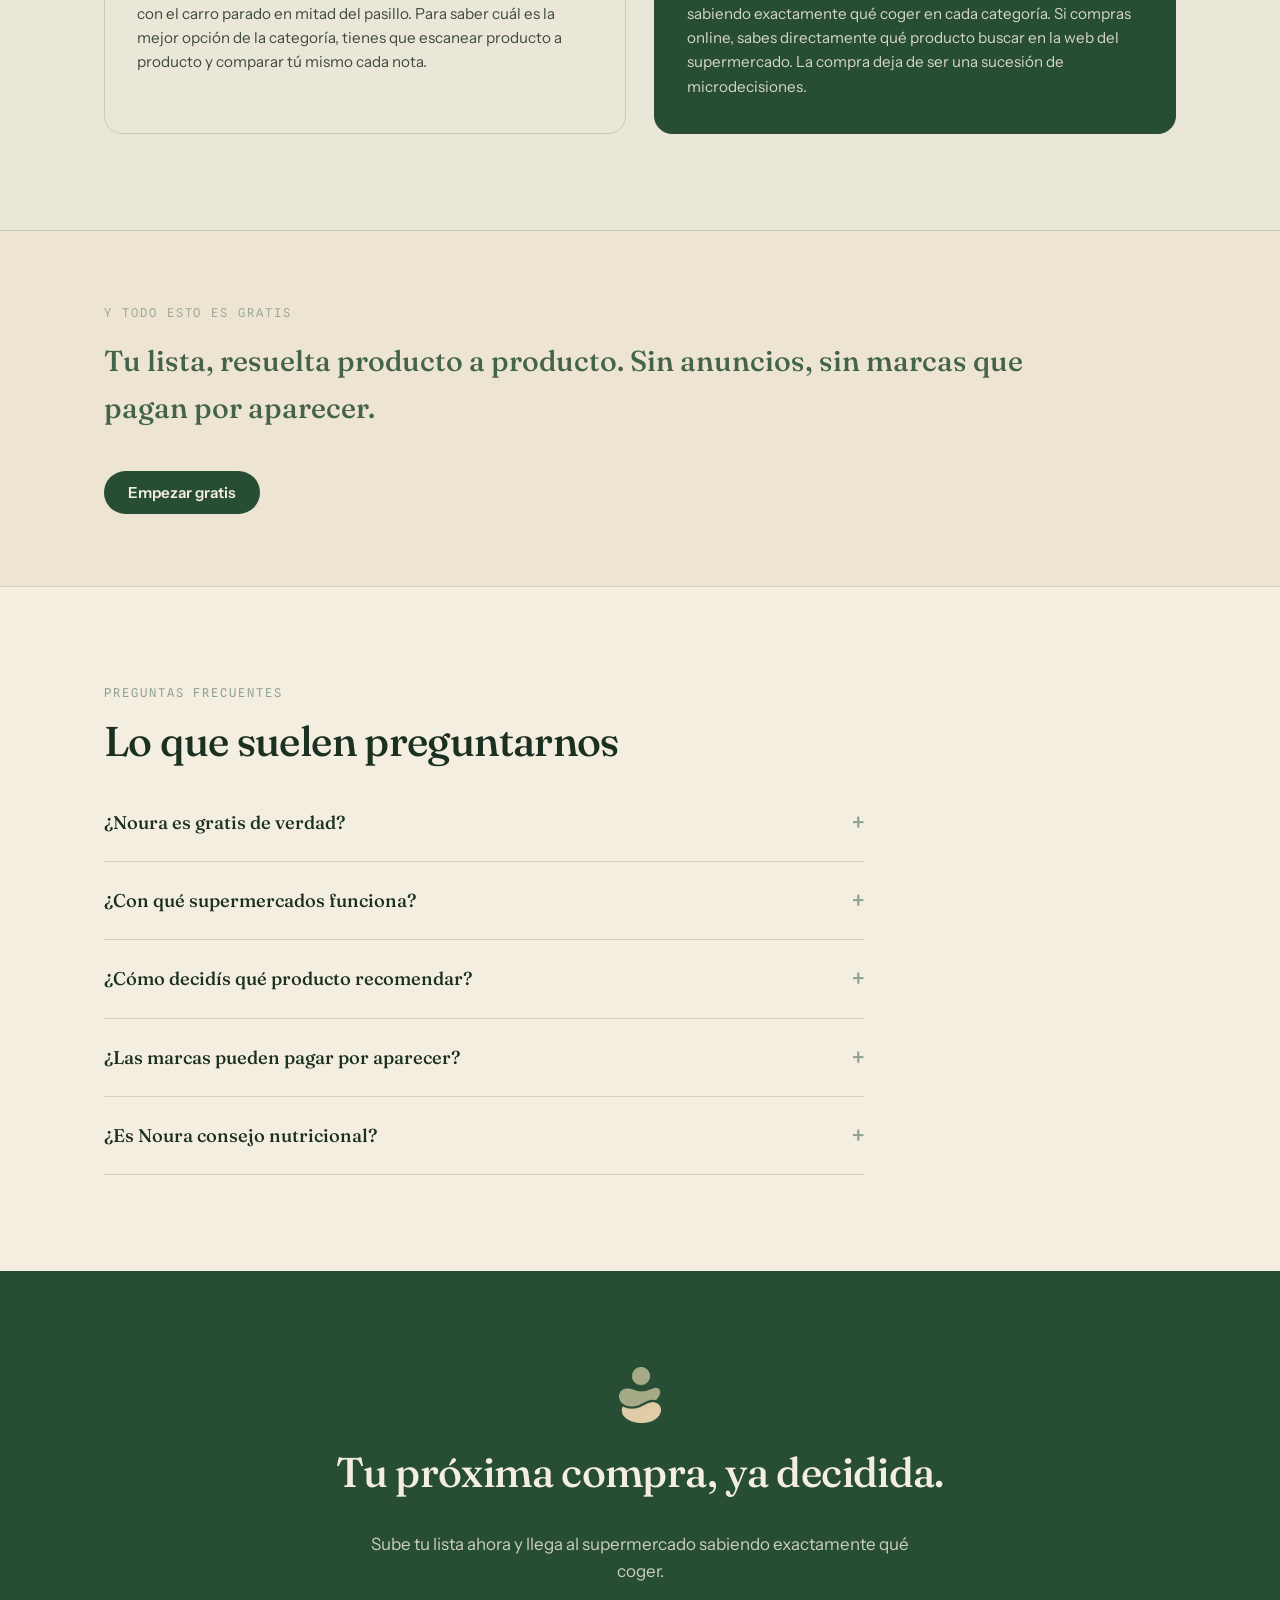
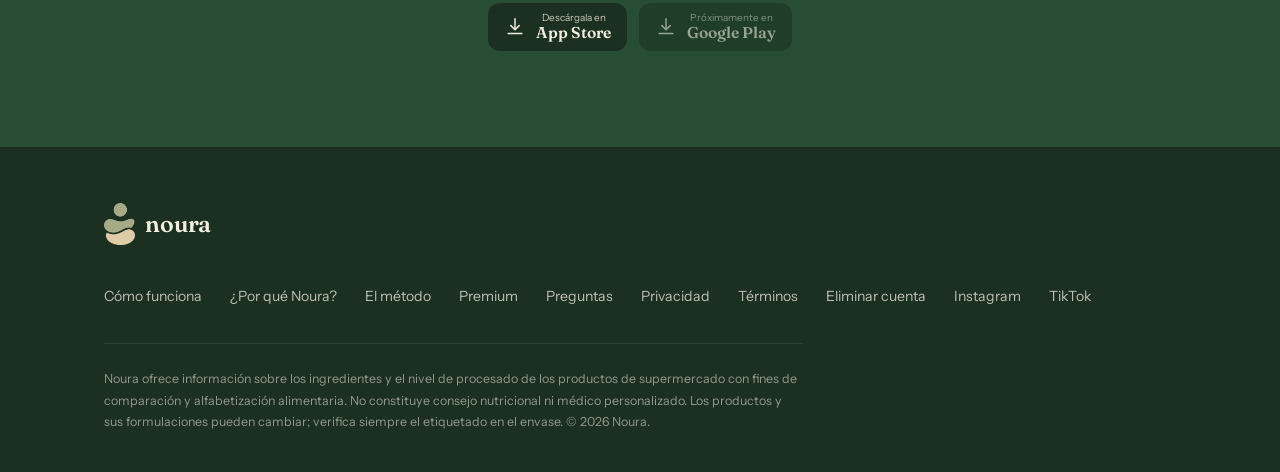
==== commit 40dc94bf: "Replace weekly-menu mockup with real app screenshots Swap the CSS-only menu-to-list demo in the "Men" ====
--- a/index.html
+++ b/index.html
@@ -149,26 +149,25 @@
 
 <!-- MENÚ SEMANAL -->
 <section id="menu-semanal">
-  <div class="wrap menu-teaser">
-    <div class="menu-teaser-copy">
-      <p class="sec-eyebrow reveal">Menú semanal</p>
-      <h2 class="reveal slide-left">¿No sabes ni qué cenar? Genérate la semana.</h2>
-      <p class="sec-lead reveal">Noura te crea un menú semanal sano —14 comidas adaptadas a tu hogar y tu objetivo— y lo convierte directamente en tu lista de la compra. De «no sé qué hacer de cena» a la cesta hecha, en un minuto.</p>
-      <a class="btn btn-ghost reveal" href="premium.html">Descúbrelo en Premium →</a>
-    </div>
-    <div class="menu-teaser-demo reveal slide-right" aria-label="Ejemplo de menú semanal convertido en lista de la compra">
-      <span class="mt-label">Menú de la semana</span>
-      <div class="mt-box">
-        <span>lunes</span> · lentejas con verduras<br>
-        <span>martes</span> · salmón con arroz<br>
-        <span>...</span>
-      </div>
-      <div class="mt-arrow">↓ &nbsp;Tu lista de la compra&nbsp; ↓</div>
-      <div class="mt-list">
-        <span><span class="mt-dot"></span>Lenteja pardina Hacendado</span>
-        <span><span class="mt-dot"></span>Lomos de salmón</span>
-        <span><span class="mt-dot"></span>Arroz redondo Hacendado</span>
-      </div>
+  <div class="wrap">
+    <p class="sec-eyebrow reveal">Menú semanal</p>
+    <h2 class="reveal slide-left">¿No sabes ni qué cenar? Genérate la semana.</h2>
+    <p class="sec-lead reveal">Noura te crea un menú semanal sano —14 comidas adaptadas a tu hogar y tu objetivo— y lo convierte directamente en tu lista de la compra. De «no sé qué hacer de cena» a la cesta hecha, en un minuto.</p>
+    <a class="btn btn-ghost reveal" href="premium.html">Descúbrelo en Premium →</a>
+
+    <div class="app-shots">
+      <figure class="phone-frame reveal">
+        <img src="app-screenshot-1.jpg" alt="Pantalla de inicio de Noura, con accesos a generar el menú semanal, subir tu lista o escanear un menú">
+        <figcaption>Tu inicio</figcaption>
+      </figure>
+      <figure class="phone-frame reveal">
+        <img src="app-screenshot-2.jpg" alt="Pantalla de Noura para generar el menú semanal según tu perfil y tu objetivo">
+        <figcaption>Genera tu menú</figcaption>
+      </figure>
+      <figure class="phone-frame reveal">
+        <img src="app-screenshot-3.jpg" alt="Lista de la compra generada por Noura con productos recomendados, su puntuación y el coste total estimado">
+        <figcaption>Tu lista, con precio</figcaption>
+      </figure>
     </div>
   </div>
 </section>
--- a/styles.css
+++ b/styles.css
@@ -419,33 +419,22 @@
 .reveal.in{opacity:1;transform:none}
 @media(prefers-reduced-motion:reduce){.reveal{opacity:1;transform:none;transition:none}}
 
-/* Menú semanal teaser */
+/* Menú semanal teaser + capturas reales de la app */
 #menu-semanal{border-top:1px solid var(--line)}
-.menu-teaser{display:grid;grid-template-columns:1.05fr .95fr;gap:56px;align-items:center}
-.menu-teaser-copy .btn{margin-top:8px}
-.menu-teaser-demo{
-  background:var(--cream-deep);border:1px solid var(--line);border-radius:20px;padding:24px;
-}
-.mt-label{
-  font-family:var(--mono);font-size:.7rem;letter-spacing:.14em;text-transform:uppercase;
-  color:var(--forest);opacity:.7;display:block;margin-bottom:10px;
-}
-.mt-box{
-  background:var(--cream);border:1px dashed var(--line);border-radius:12px;padding:16px 18px;
-  font-family:var(--mono);font-size:.8rem;line-height:1.9;color:var(--ink);
-}
-.mt-box span{opacity:.75;color:var(--forest)}
-.mt-arrow{
-  text-align:center;font-family:var(--mono);color:var(--forest);opacity:.7;
-  padding:14px 0;font-size:.8rem;letter-spacing:.1em;
-}
-.mt-list{
-  background:var(--cream);border:1px solid var(--line);border-radius:12px;padding:14px 18px;
-  font-family:var(--mono);font-size:.82rem;color:var(--ink);display:flex;flex-direction:column;gap:10px;
-}
-.mt-list span{display:flex;align-items:center}
-.mt-dot{width:6px;height:6px;border-radius:50%;background:var(--sage);display:inline-block;margin-right:10px;flex:none}
-@media(max-width:900px){.menu-teaser{grid-template-columns:1fr;gap:36px}}
+.app-shots{display:flex;gap:32px;justify-content:center;flex-wrap:wrap;margin-top:48px}
+.phone-frame{width:220px;margin:0}
+.phone-frame img{
+  display:block;width:100%;border-radius:26px;border:6px solid var(--dark);
+  box-shadow:0 24px 60px -24px rgba(27,48,33,.35);
+}
+.phone-frame figcaption{
+  margin-top:14px;text-align:center;font-family:var(--mono);font-size:.78rem;
+  letter-spacing:.06em;text-transform:uppercase;color:var(--forest);opacity:.75;
+}
+@media(max-width:700px){
+  .app-shots{gap:18px}
+  .phone-frame{width:42%}
+}
 
 /* App store badges */
 .store-badges{display:flex;gap:12px;flex-wrap:wrap;margin-bottom:26px}
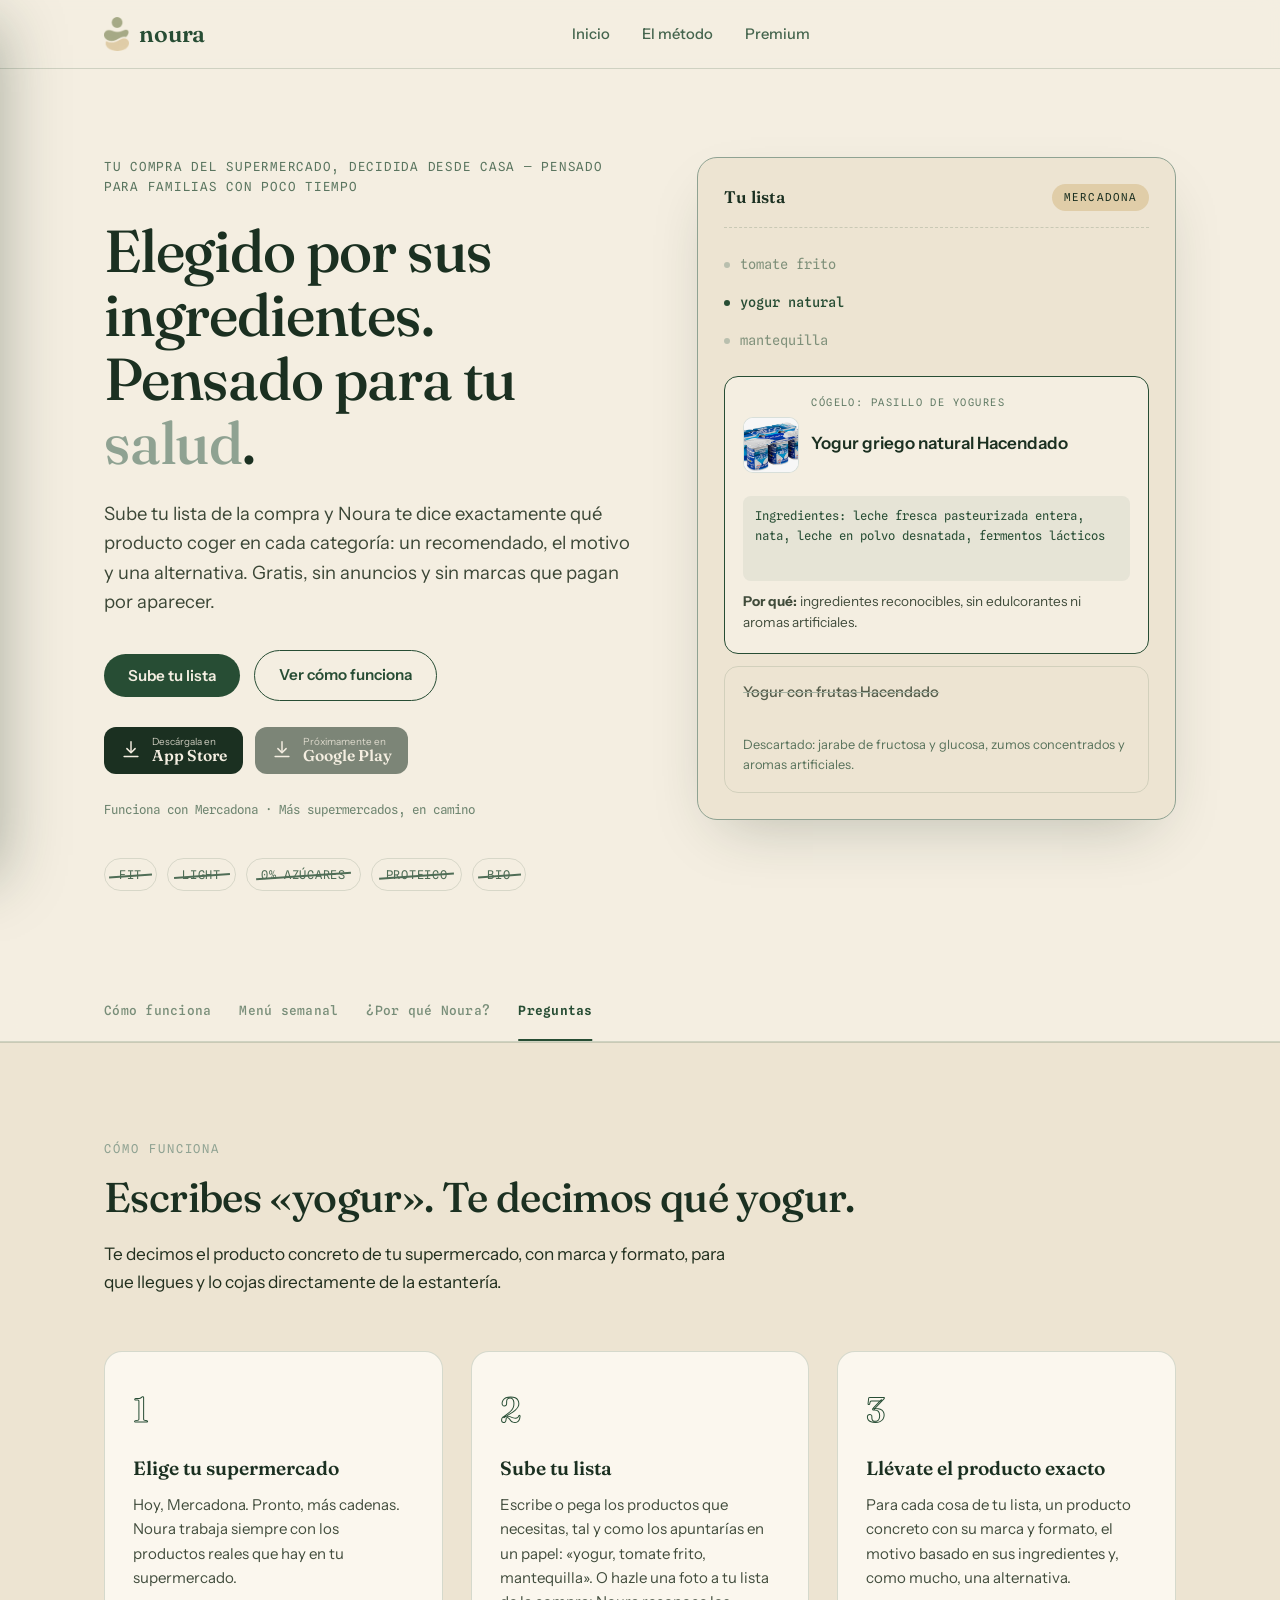
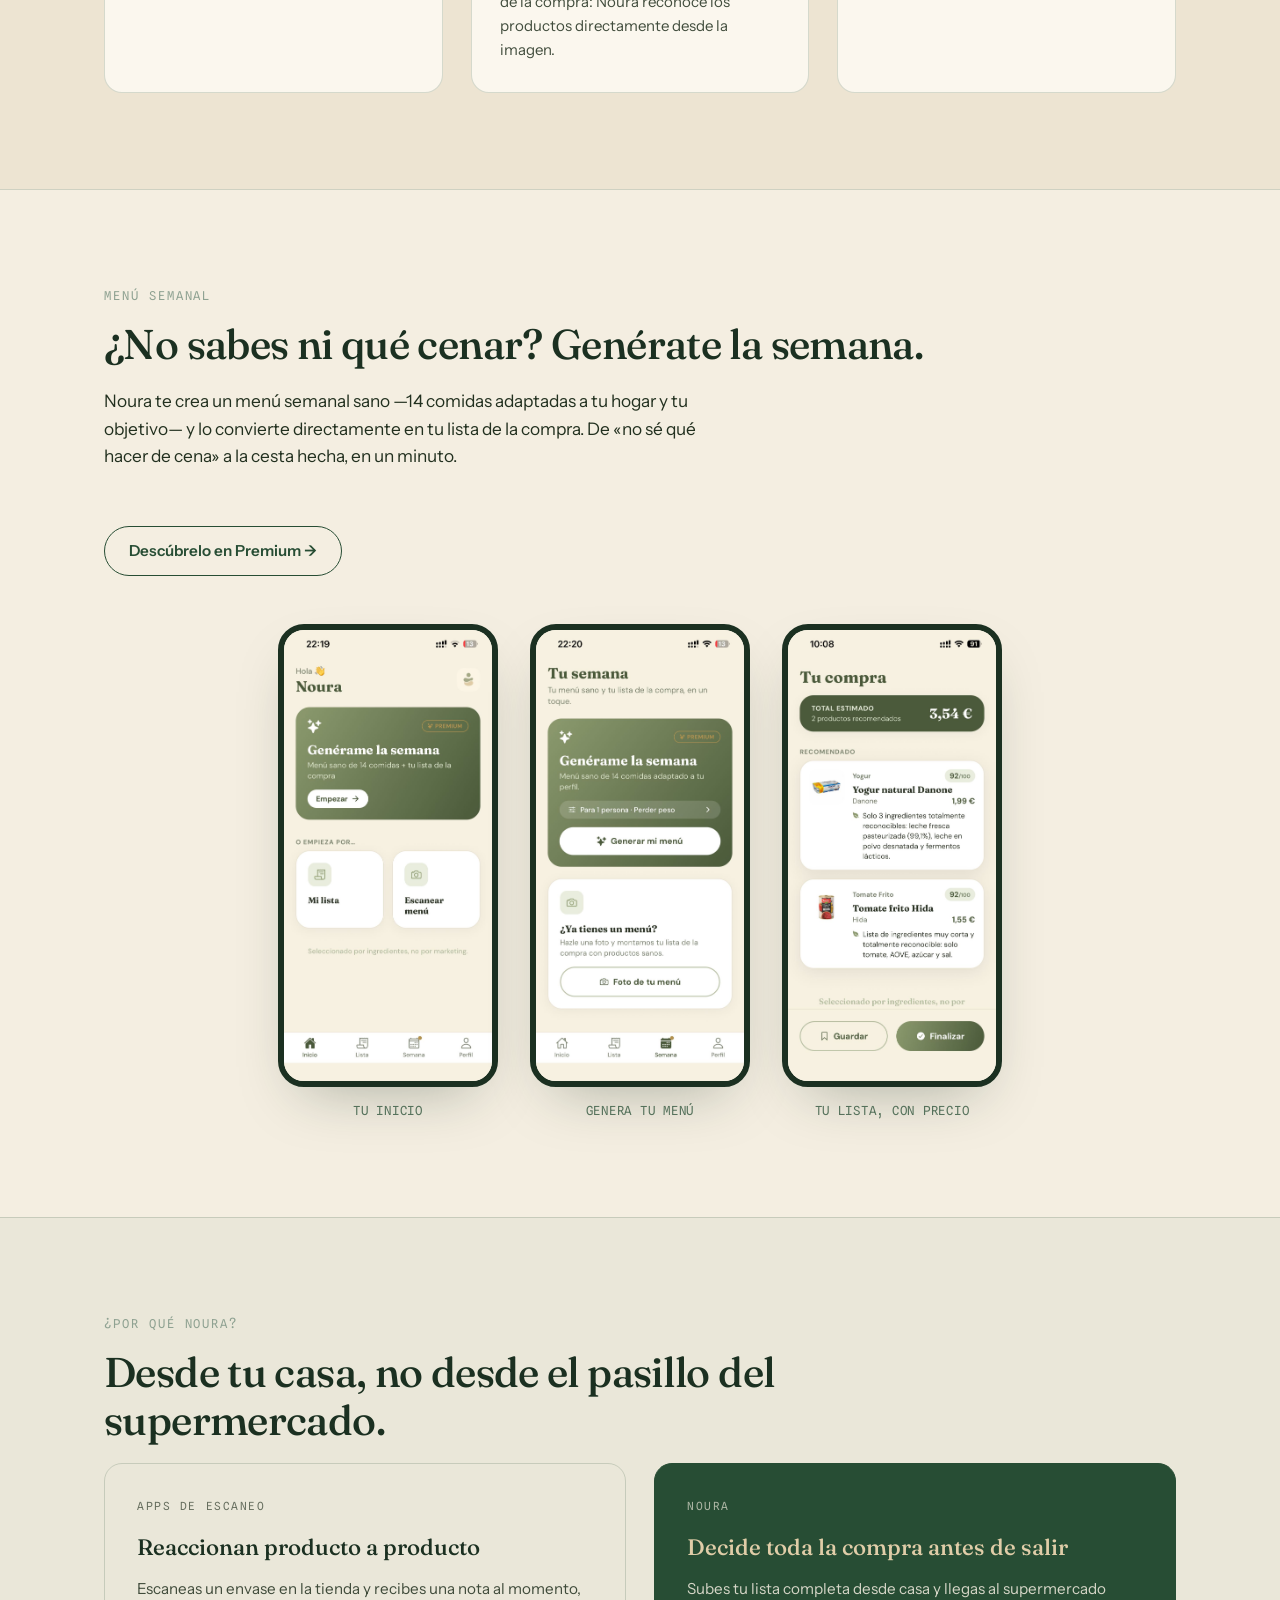
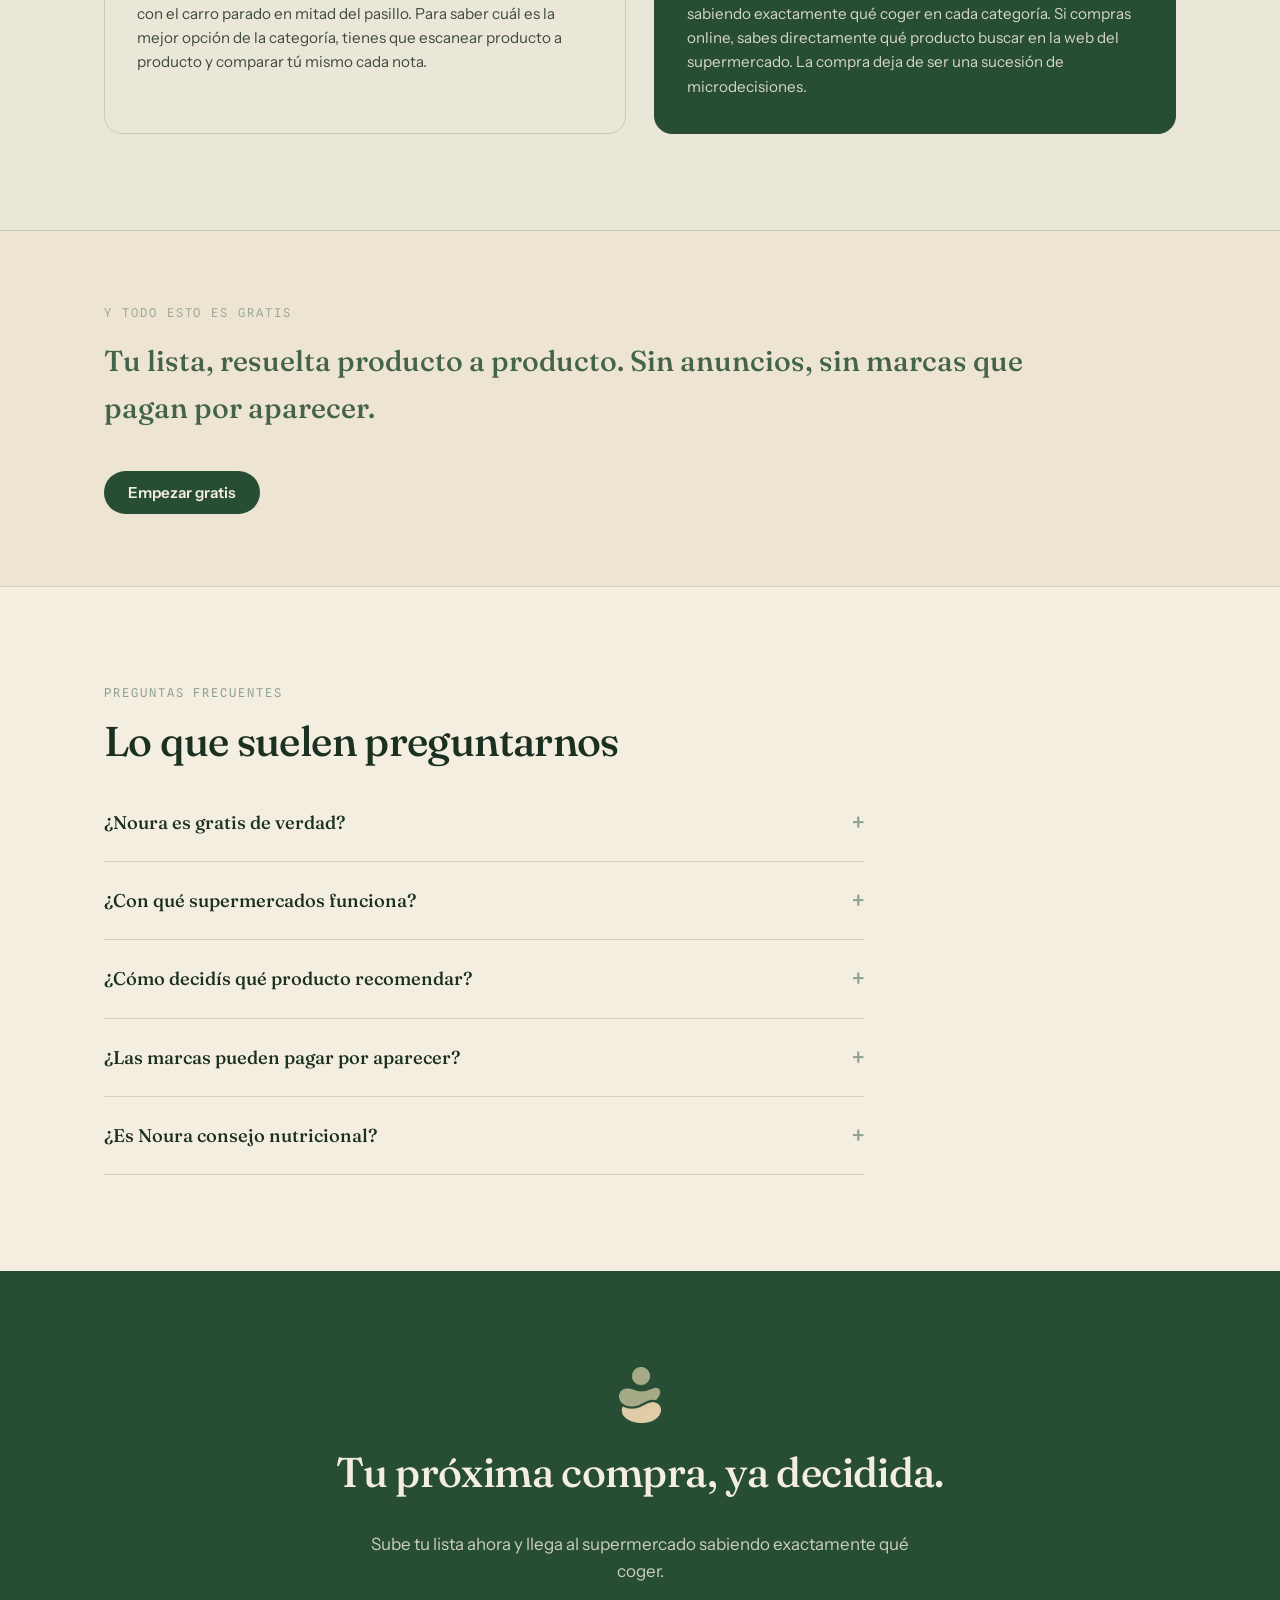
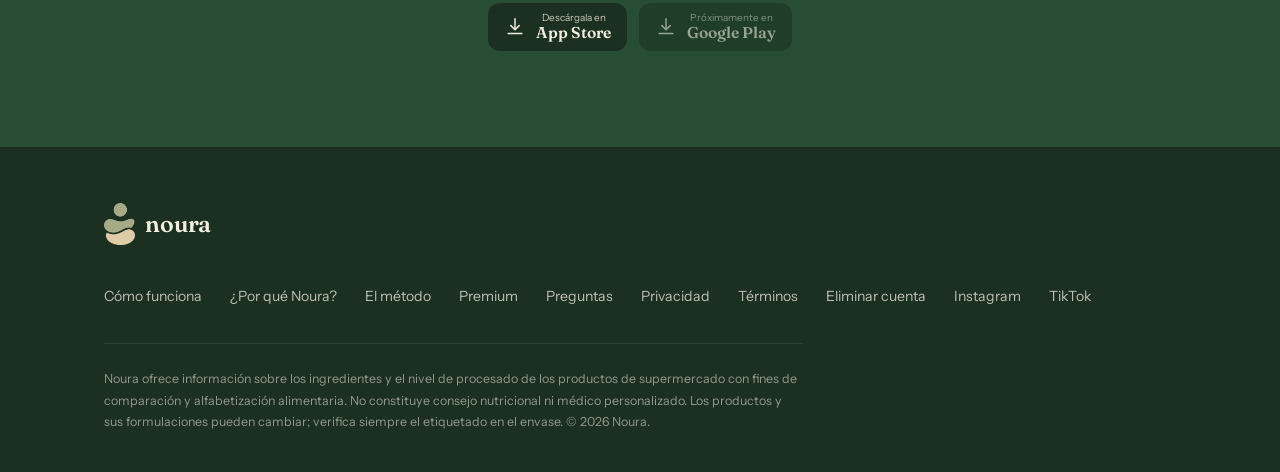
==== commit f2b0a2cb: "Remove inert "Abrir Noura" nav button It was a dead button (no href, no handler) and "Abrir Noura" w" ====
--- a/index.html
+++ b/index.html
@@ -22,7 +22,6 @@
       <li><a href="premium.html">Premium</a></li>
     </ul>
     <div class="nav-actions">
-      <button type="button" class="btn btn-primary">Abrir Noura</button>
       <button class="nav-toggle" aria-label="Abrir menú" aria-expanded="false" aria-controls="mobileDrawer">
         <span></span><span></span><span></span>
       </button>
@@ -41,7 +40,6 @@
     <li><a href="metodo.html">El método</a></li>
     <li><a href="premium.html">Premium</a></li>
   </ul>
-  <button type="button" class="btn btn-primary">Abrir Noura</button>
 </nav>
 
 <main id="top">
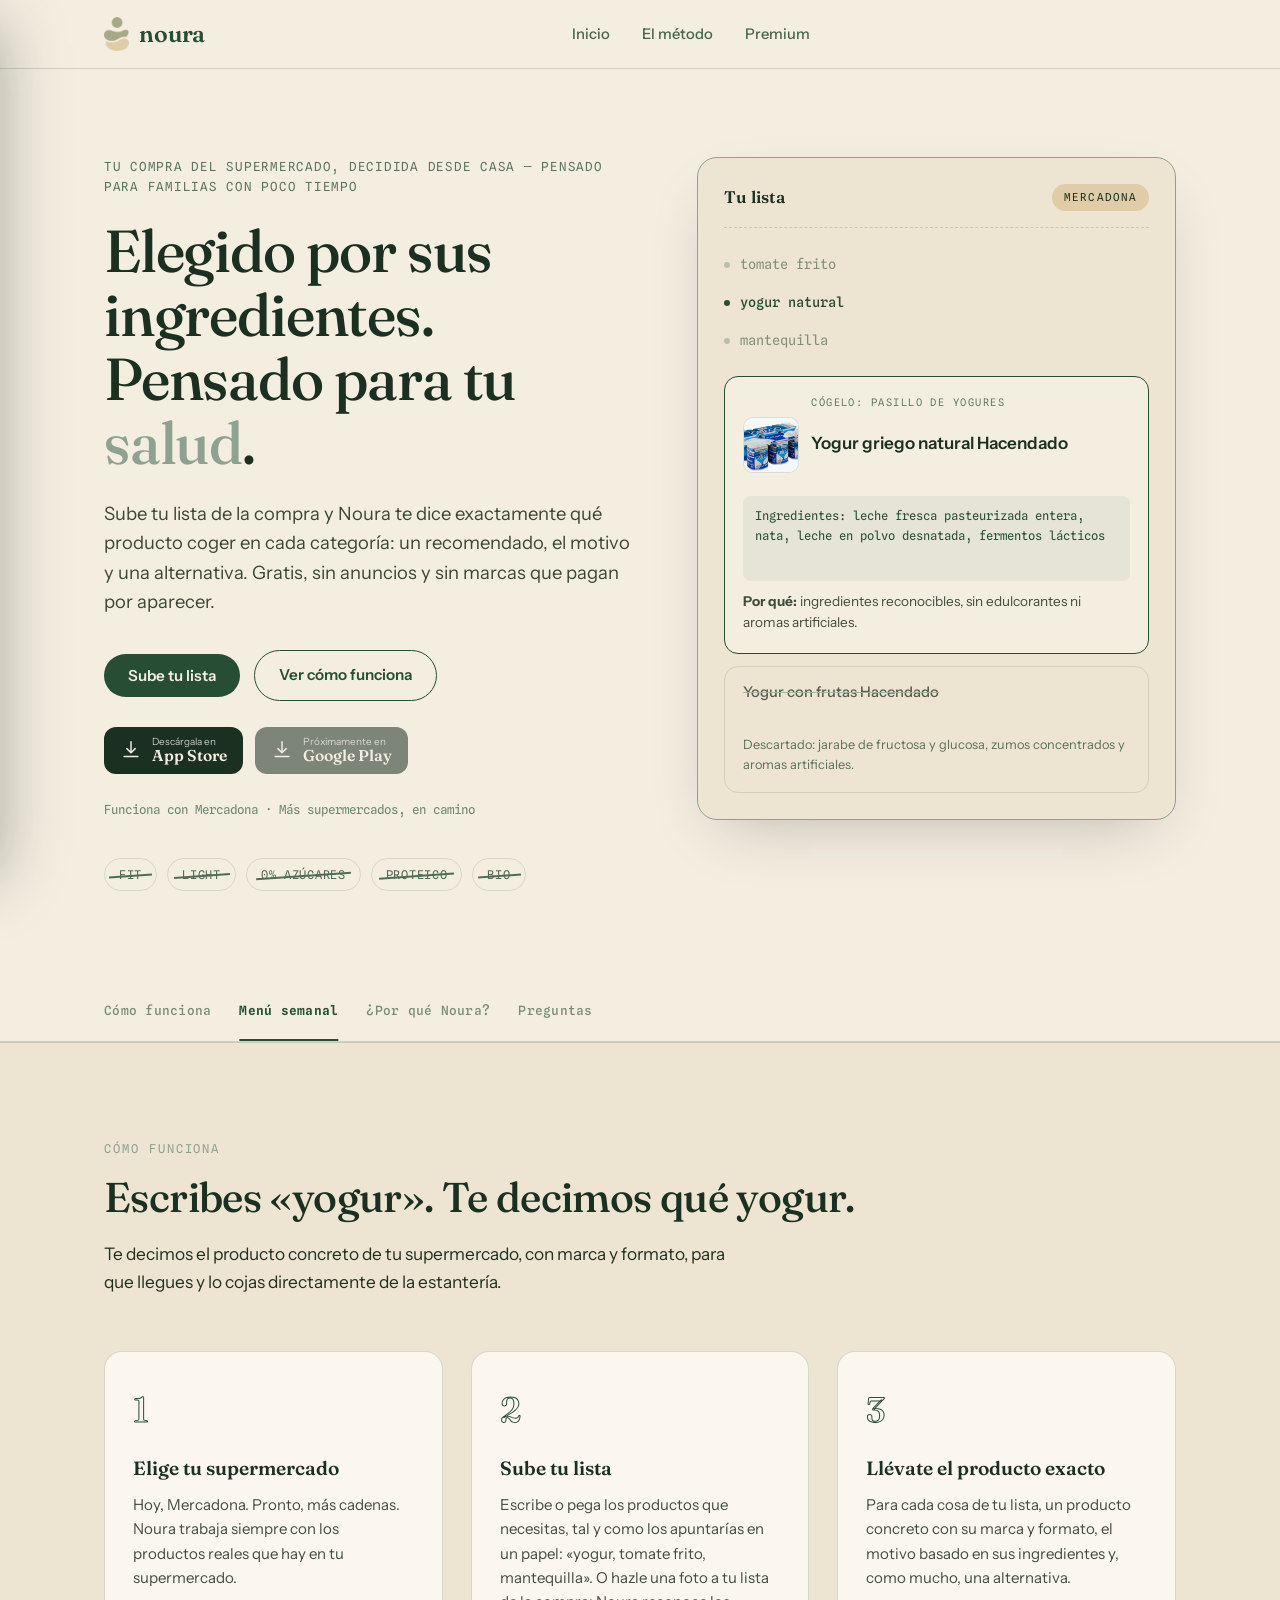
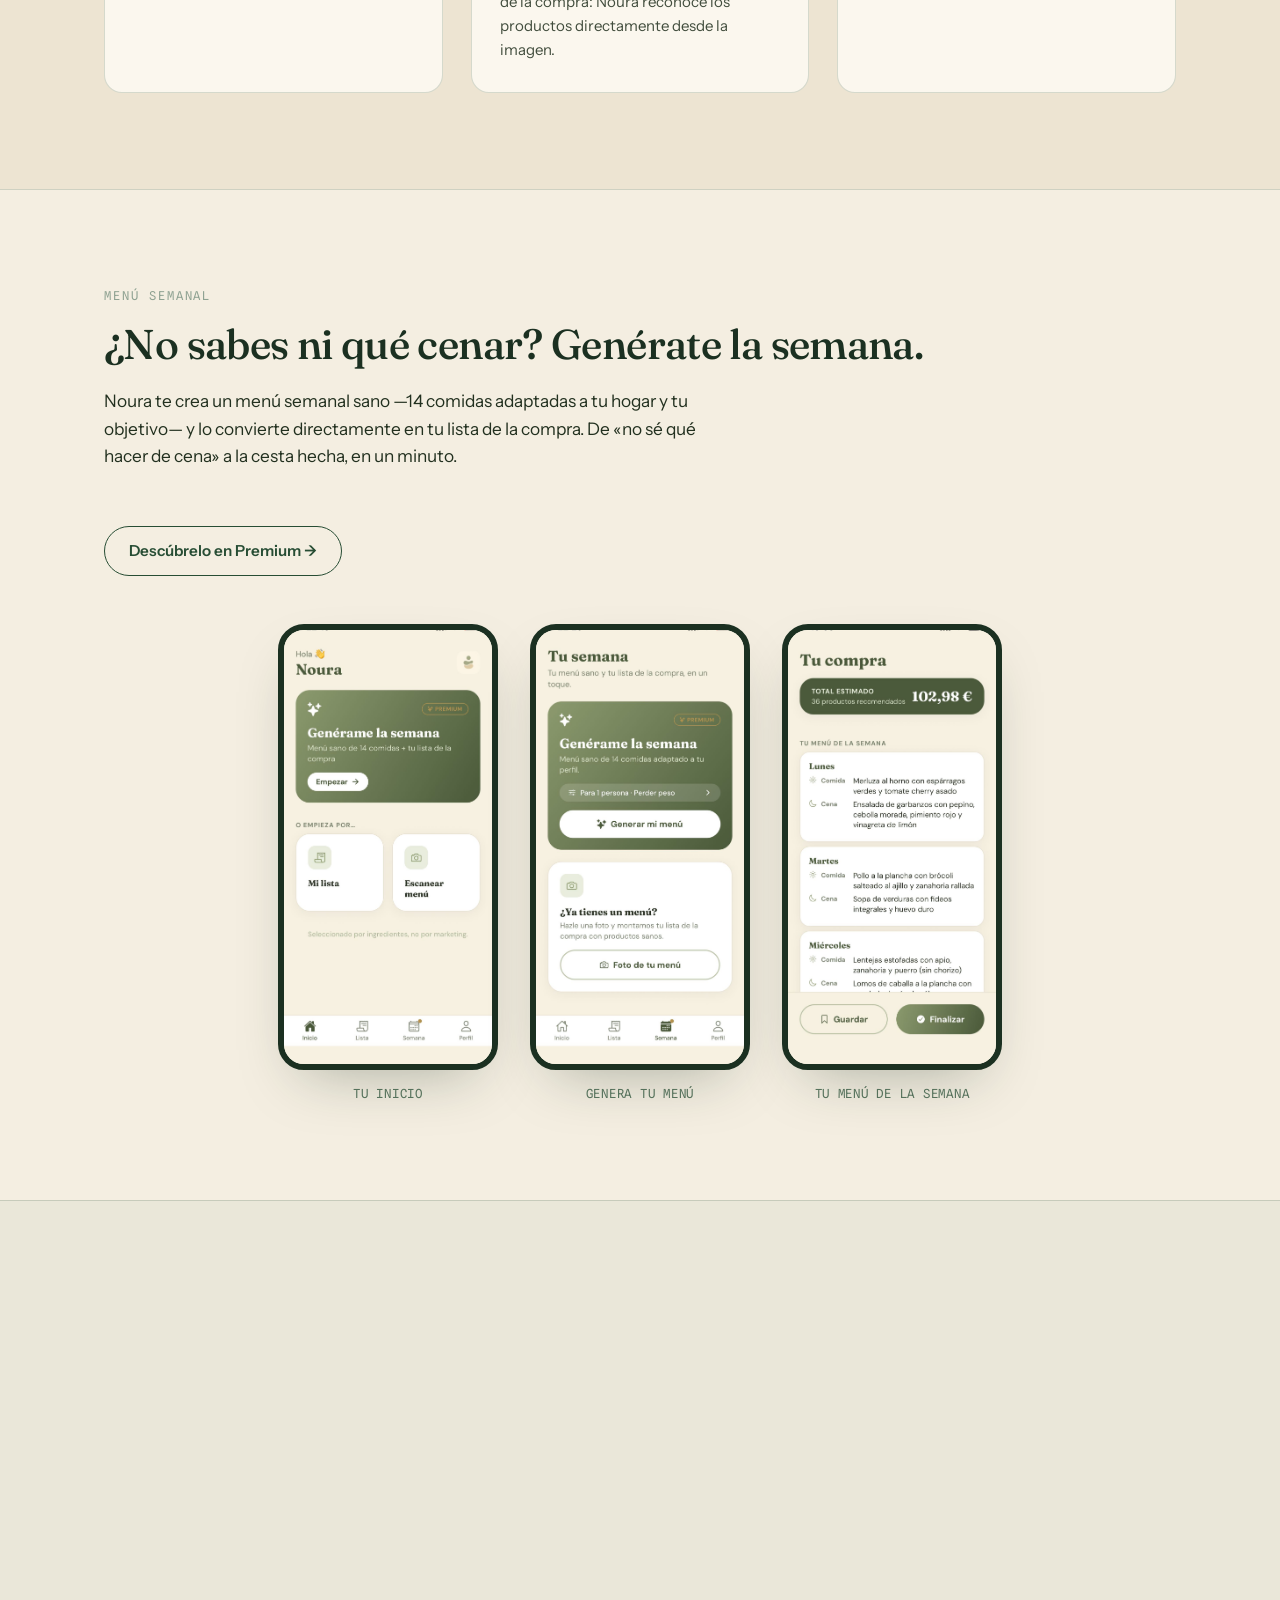
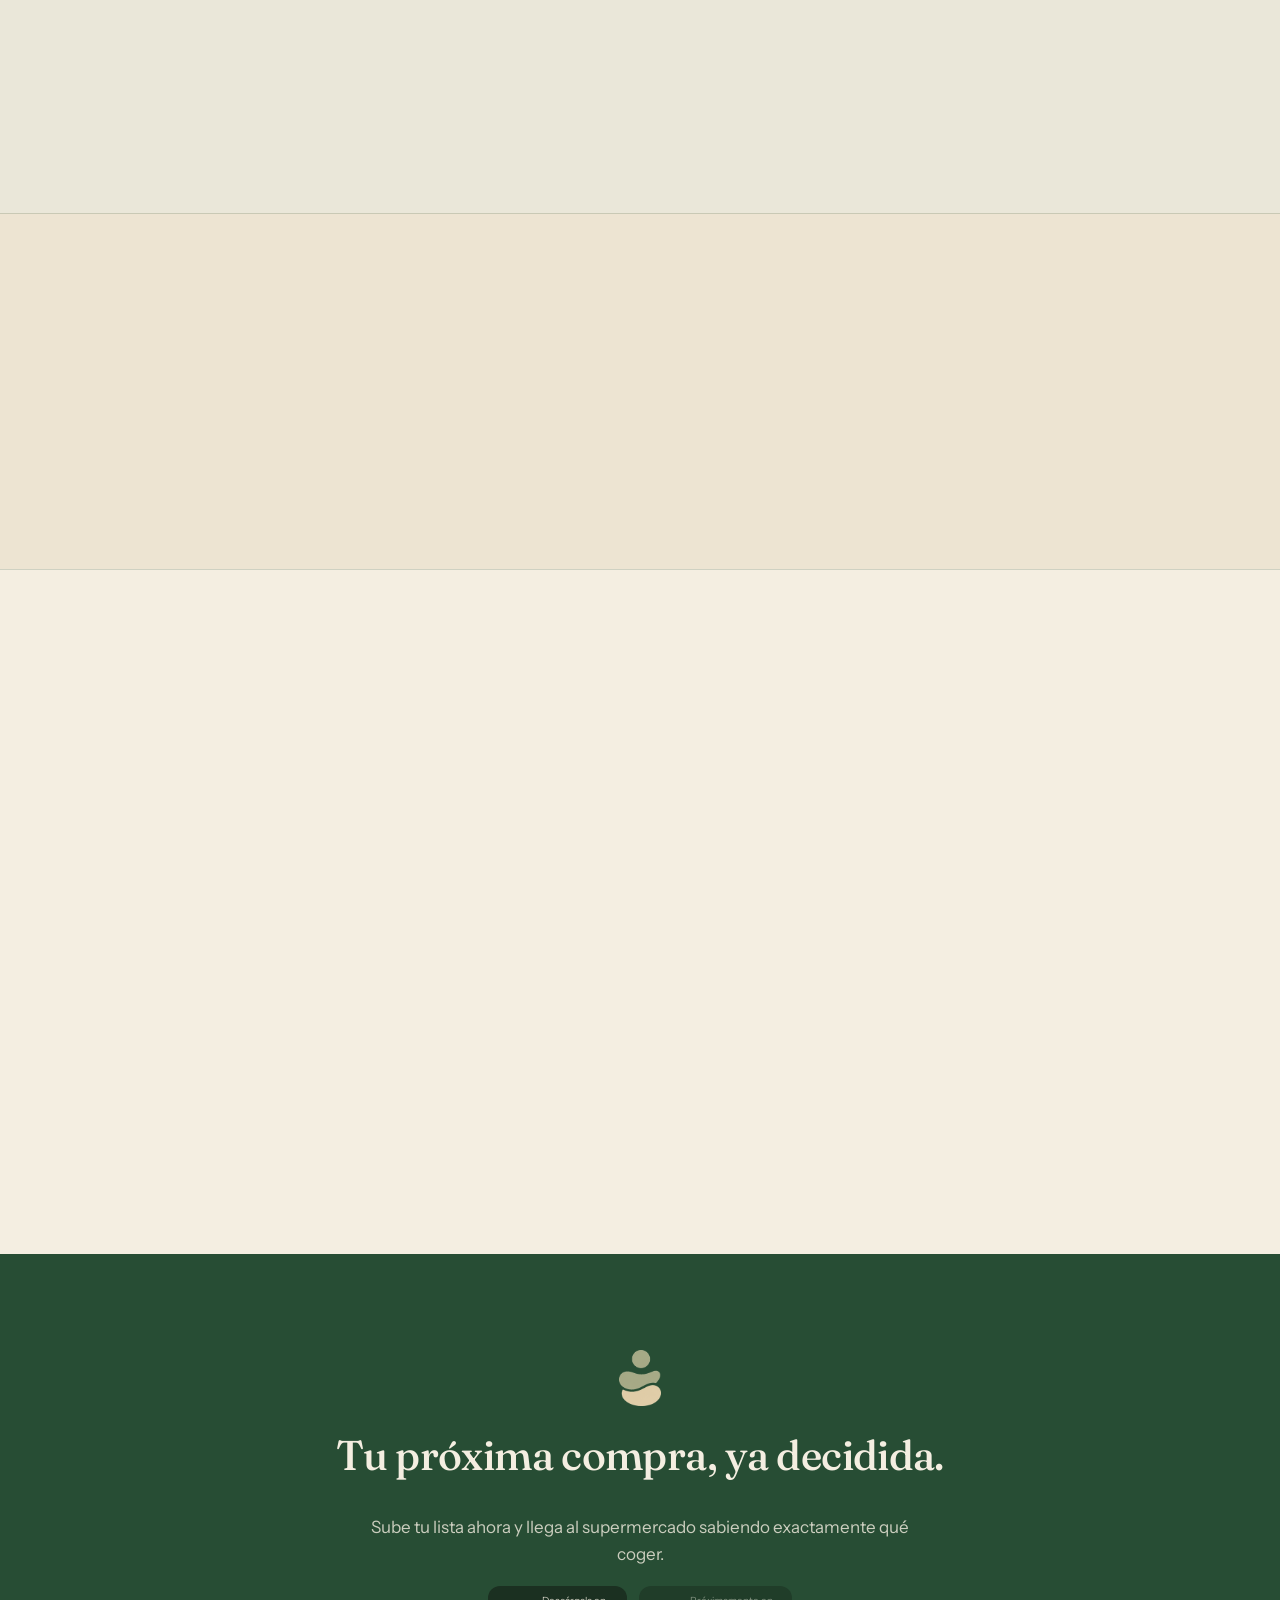
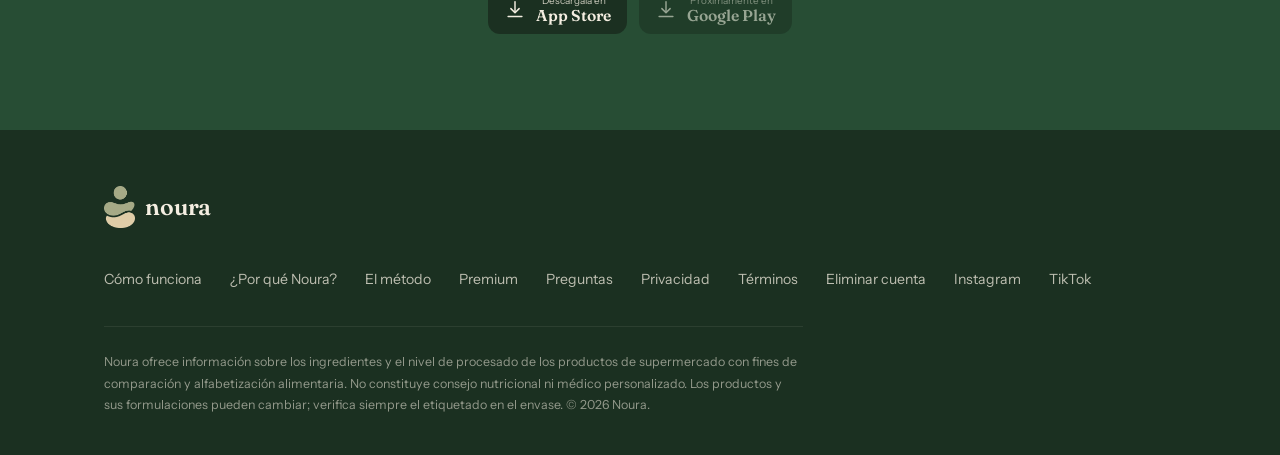
==== commit 5df6caf8: "Swap third mockup to the weekly-menu screen Replace the shopping-list screenshot with the generated " ====
--- a/index.html
+++ b/index.html
@@ -163,8 +163,8 @@
         <figcaption>Genera tu menú</figcaption>
       </figure>
       <figure class="phone-frame reveal">
-        <img src="app-screenshot-3.jpg" alt="Lista de la compra generada por Noura con productos recomendados, su puntuación y el coste total estimado">
-        <figcaption>Tu lista, con precio</figcaption>
+        <img src="app-screenshot-3.jpg" alt="Menú semanal generado por Noura, con comida y cena para cada día y el coste total estimado de la compra">
+        <figcaption>Tu menú de la semana</figcaption>
       </figure>
     </div>
   </div>
--- a/styles.css
+++ b/styles.css
@@ -424,7 +424,9 @@
 .app-shots{display:flex;gap:32px;justify-content:center;flex-wrap:wrap;margin-top:48px}
 .phone-frame{width:220px;margin:0}
 .phone-frame img{
-  display:block;width:100%;border-radius:26px;border:6px solid var(--dark);
+  display:block;width:100%;
+  aspect-ratio:946/1915;object-fit:cover;object-position:bottom;
+  border-radius:26px;border:6px solid var(--dark);
   box-shadow:0 24px 60px -24px rgba(27,48,33,.35);
 }
 .phone-frame figcaption{
